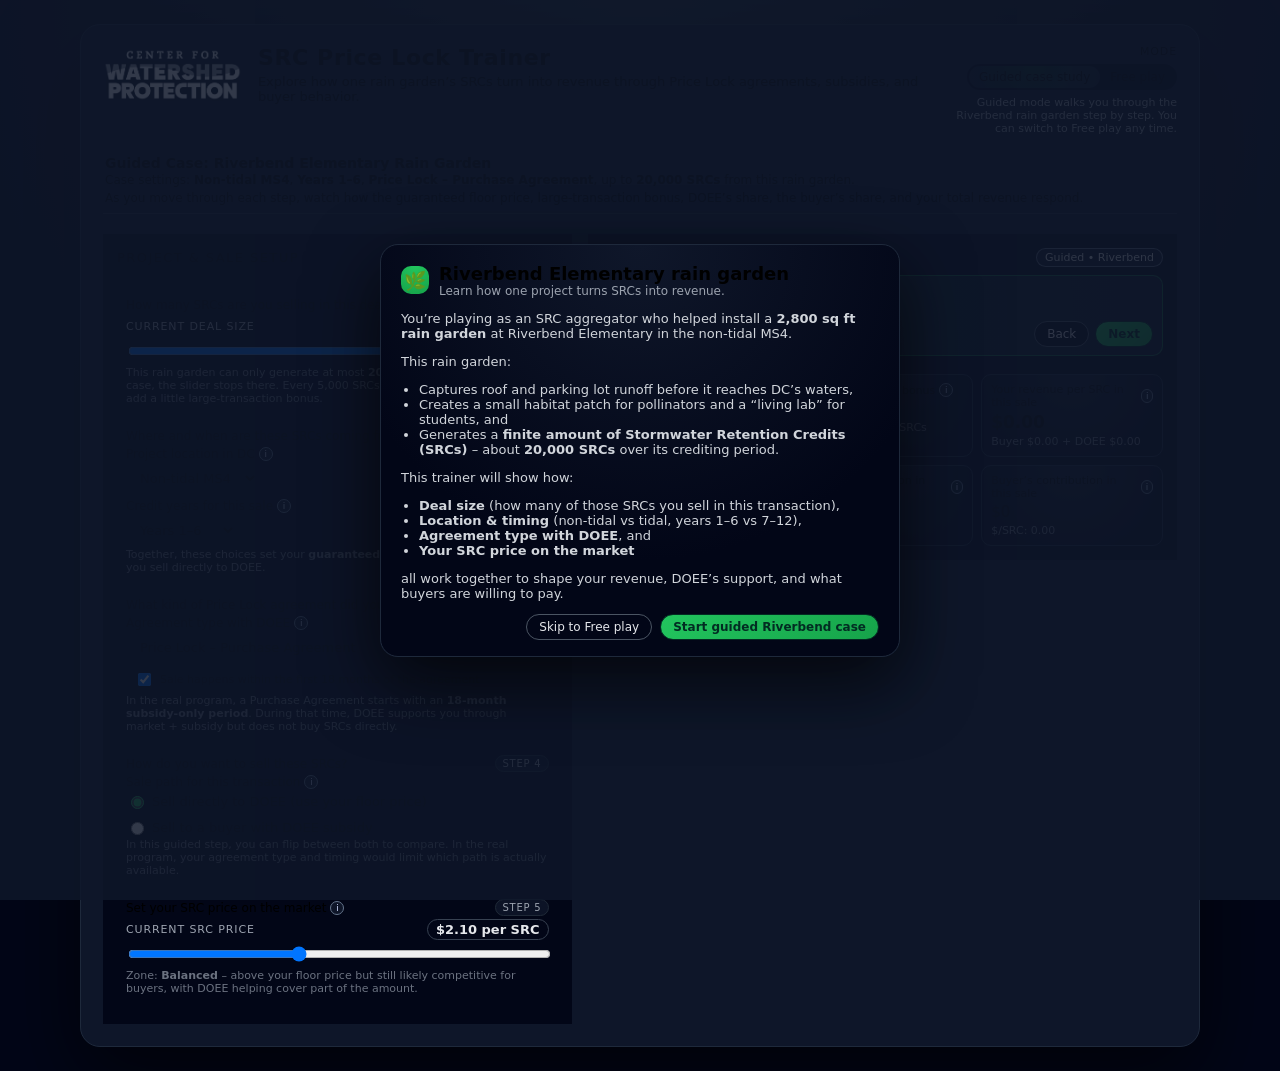
==== index.html.html @ 039b6d9d "Update index.html.html pulling script" ====
<!DOCTYPE html>
<html lang="en">
<head>
  <meta charset="UTF-8" />
  <title>SRC Price Lock Trainer – Riverbend Case</title>
<link rel="stylesheet" href="styles.css"> 
</head>
<body>
  <!-- Intro modal -->
  <div class="modal-backdrop" id="introModal">
    <div class="modal">
      <div class="modal-header">
        <div class="modal-icon">🌿</div>
        <div>
          <h2>Riverbend Elementary rain garden</h2>
          <div style="font-size:12px; color:#9ca3af;">Learn how one project turns SRCs into revenue.</div>
        </div>
      </div>
      <div class="modal-body">
        <p>You’re playing as an SRC aggregator who helped install a <strong>2,800 sq ft rain garden</strong> at Riverbend Elementary in the non-tidal MS4.</p>
        <p>This rain garden:</p>
        <ul>
          <li>Captures roof and parking lot runoff before it reaches DC’s waters,</li>
          <li>Creates a small habitat patch for pollinators and a “living lab” for students, and</li>
          <li>Generates a <strong>finite amount of Stormwater Retention Credits (SRCs)</strong> – about <strong>20,000 SRCs</strong> over its crediting period.</li>
        </ul>
        <p>This trainer will show how:</p>
        <ul>
          <li><strong>Deal size</strong> (how many of those SRCs you sell in this transaction),</li>
          <li><strong>Location & timing</strong> (non-tidal vs tidal, years 1–6 vs 7–12),</li>
          <li><strong>Agreement type with DOEE</strong>, and</li>
          <li><strong>Your SRC price on the market</strong></li>
        </ul>
        <p>all work together to shape your revenue, DOEE’s support, and what buyers are willing to pay.</p>
      </div>
      <div class="modal-footer">
        <button class="btn" id="skipToFreeBtn">Skip to Free play</button>
        <button class="btn btn-primary" id="startGuidedBtn">Start guided Riverbend case</button>
      </div>
    </div>
  </div>

  <div class="app-shell">
<header class="app-header">
  <div class="header-main">
    <img class="cwp-logo" src="CWP-white-01.png" alt="Center for Watershed Protection logo">
    
    <div class="title-block">
      <h1>SRC Price Lock Trainer</h1>
      <p>Explore how one rain garden’s SRCs turn into revenue through Price Lock agreements, subsidies, and buyer behavior.</p>
    </div>
  </div>

  <div class="mode-switch">
    <label>Mode</label>
    <div class="mode-buttons">
      <button class="mode-btn active" id="modeGuidedBtn">Guided case study</button>
      <button class="mode-btn" id="modeFreeBtn">Free play</button>
    </div>
    <div class="mode-note" id="modeNote">
      Guided mode walks you through the Riverbend rain garden step by step. You can switch to Free play any time.
    </div>
  </div>
</header>


    <div class="scenario-panel" id="scenarioPanel">
      <div class="scenario-title" id="scenarioName">Guided Case: Riverbend Elementary Rain Garden</div>
      <div id="scenarioDesc">
        Case settings: <strong>Non-tidal MS4</strong>, <strong>Years 1–6</strong>, <strong>Price Lock – Purchase Agreement</strong>, up to <strong>20,000 SRCs</strong> from this rain garden.
      </div>
      <div class="scenario-status" id="scenarioStatus">
        As you move through each step, watch how the guaranteed floor price, large-transaction bonus, DOEE’s share, the buyer’s share, and your total revenue respond.
      </div>
    </div>

    <section class="layout">
      <!-- LEFT: controls -->
      <div class="card" id="controlsCard">
        <div class="card-header">
          <div class="card-title">Project & sale setup</div>
          <span class="badge" id="modeBadge">Guided • Riverbend case</span>
        </div>

        <div class="breadcrumb-steps" id="breadcrumbSteps"></div>

        <div id="freeHint" class="free-hint" style="display:none;">
          Free play is on. Adjust any inputs below or load a scenario on the right. Use this to explore beyond the Riverbend case.
        </div>

        <div id="controlsContainer">
          <div class="control-row" data-step="0" id="rowDealSize">
            <div class="lock-pill">🔒 Later in guided mode</div>
            <div class="field-label">
              <div class="field-main">
                <span>How many SRCs are you selling in this deal?</span>
              </div>
              <span class="step-tag">Step 1</span>
            </div>
            <div class="value-row">
              <span class="value-label">Current deal size</span>
              <span class="value-pill"><span id="qValue">20,000</span> SRCs</span>
            </div>
            <input type="range" id="qSlider" min="5000" max="20000" step="5000" value="20000">
            <div class="hint" id="qHint">
              This rain garden can only generate at most <strong>20,000 SRCs</strong>. In this guided case, the slider stops there. Every 5,000 SRCs you include in this deal can add a little large-transaction bonus.
            </div>
          </div>

          <div class="control-row" data-step="1" id="rowLocationYear">
            <div class="lock-pill">🔒 Unlocks in Step 2</div>
            <div class="field-label">
              <div class="field-main">
                <span>Where and when are these SRCs coming from?</span>
              </div>
              <span class="step-tag">Step 2</span>
            </div>
            <div class="field-label" style="margin-top:2px;">
              <span class="field-main">
                <span>Project location in DC</span>
                <span class="info-icon" data-tooltip="SRCs only earn Price Lock benefits in the MS4 area. Non-tidal and tidal MS4 have different guaranteed floor prices.">i</span>
              </span>
            </div>
            <select id="locationSelect">
              <option value="nontidal">Non-tidal MS4</option>
              <option value="tidal">Tidal MS4</option>
            </select>

            <div class="field-label" style="margin-top:6px;">
              <span class="field-main">
                <span>Credit years for this sale</span>
                <span class="info-icon" data-tooltip="DOEE pays a higher Price Lock floor in years 1–6, and a lower one in years 7–12 for the same project.">i</span>
              </span>
            </div>
            <select id="yearBandSelect">
              <option value="1-6">Years 1–6</option>
              <option value="7-12">Years 7–12</option>
            </select>
            <div class="hint">
              Together, these choices set your <strong>guaranteed minimum price per SRC</strong> if you sell directly to DOEE.
            </div>
          </div>

          <div class="control-row" data-step="2" id="rowAgreement">
            <div class="lock-pill">🔒 Unlocks in Step 3</div>
            <div class="field-label">
              <div class="field-main">
                <span>What kind of Price Lock agreement did you sign?</span>
              </div>
              <span class="step-tag">Step 3</span>
            </div>
            <div class="field-label" style="margin-top:2px;">
              <span class="field-main">
                <span>Agreement type with DOEE</span>
                <span class="info-icon" data-tooltip="A Purchase Agreement includes a guaranteed floor price and can also support market sales with a subsidy. A Subsidy-only Agreement only applies when you sell to another buyer; DOEE does not buy your SRCs directly.">i</span>
              </span>
            </div>
            <select id="agreementTypeSelect">
              <option value="purchase">Price Lock – Purchase Agreement</option>
              <option value="subsidy">Price Lock – Subsidy-only Agreement</option>
            </select>

            <div style="margin-top:6px;">
              <label class="inline-toggle">
                <input type="checkbox" id="in18Months" checked>
                <span>Sale happens within the first 18 months of the agreement</span>
              </label>
              <div class="hint">
                In the real program, a Purchase Agreement starts with an <strong>18-month subsidy-only period</strong>. During that time, DOEE supports you through market + subsidy but does not buy SRCs directly.
              </div>
            </div>
          </div>

          <div class="control-row" data-step="3" id="rowSalePath">
            <div class="lock-pill">🔒 Unlocks in Step 4</div>
            <div class="field-label">
              <div class="field-main">
                <span>How do you want to sell these SRCs?</span>
              </div>
              <span class="step-tag">Step 4</span>
            </div>
            <div class="field-label" style="margin-top:2px;">
              <span class="field-main">
                <span>Sale path for this transaction</span>
                <span class="info-icon" data-tooltip="You can either sell straight to DOEE at your floor price or sell to a private buyer with DOEE helping as a subsidy. Your agreement type and timing affect which paths are actually available in the real program.">i</span>
              </span>
            </div>
            <div class="radio-row">
              <label data-sale="doee" id="doeeRadioLabel">
                <input type="radio" name="saleType" value="doee" checked>
                Sell directly to DOEE (use your floor price)
              </label>
              <label data-sale="market" id="marketRadioLabel">
                <input type="radio" name="saleType" value="market">
                Sell to a buyer with DOEE subsidy
              </label>
            </div>
            <div class="hint" id="saleTypeHint">
              In this guided step, you can flip between both to compare. In the real program, your agreement type and timing would limit which path is actually available.
            </div>
          </div>

          <div class="control-row" data-step="4" id="rowPrice">
            <div class="lock-pill">🔒 Unlocks in Step 5</div>
            <div class="field-label">
              <div class="field-main">
                <span>Set your SRC price on the market</span>
                <span class="info-icon" data-tooltip="This is the price per SRC you hope to receive in a market sale. DOEE may cover part of this price as a subsidy, and the buyer pays the rest. If you set the price too high, DOEE will eventually stop adding subsidy and the buyer must cover the full amount.">i</span>
              </div>
              <span class="step-tag">Step 5</span>
            </div>
            <div class="value-row">
              <span class="value-label">Current SRC price</span>
              <span class="value-pill"><span id="sSliderValue">$2.10</span> per SRC</span>
            </div>
            <input type="range" id="sSlider" min="1.50" max="3.00" step="0.01" value="2.10">
            <div class="hint">
              Zone: <strong><span id="sZoneLabel">Balanced</span></strong> – <span id="sZoneText">above your floor price but still likely competitive for buyers, with DOEE helping cover part of the amount.</span>
            </div>
          </div>
        </div>
      </div>

      <!-- RIGHT: guided directions + outputs -->
      <div class="card" id="outputCard">
        <div class="card-header">
          <div class="card-title" id="rightCardTitle">Guided directions &amp; results</div>
          <span class="badge" id="scenarioBadge">Guided • Riverbend</span>
        </div>

        <div class="guided-panel" id="guidedPanel">
          <div class="guided-step-label" id="guidedStepLabel">Step 1 of 5</div>
          <div class="guided-title">
            <div class="case-icon" title="Rain garden case study">🌿</div>
            <span id="guidedTitle">Set the deal size for this sale</span>
            <div class="progress-dots" id="guidedDots"></div>
          </div>
          <div class="guided-body" id="guidedBody"></div>
          <div class="guided-buttons">
            <div class="guided-nav">
              <button class="btn" id="guidedBackBtn">Back</button>
              <button class="btn btn-primary" id="guidedNextBtn">Next</button>
            </div>
          </div>
        </div>

        <div class="scenario-focus" id="scenarioFocusPanel" style="display:none;">
          <div class="scenario-focus-title">Scenario focus</div>
          <div class="scenario-focus-body" id="scenarioFocusBody"></div>
        </div>

        <div class="scenario-bar" id="scenarioBar" style="display:none;">
          <div>
            <label for="scenarioSelect">Free play scenario</label>
          </div>
          <select id="scenarioSelect">
            <option value="none">None (start from current settings)</option>
            <option value="starter">Starter non-tidal project</option>
            <option value="tidal">Tidal project comparison</option>
            <option value="late">Later-year credits (7–12)</option>
            <option value="subsidyOnly">Subsidy-only agreement</option>
          </select>
        </div>

        <div class="output-grid">
          <div class="stat" id="statP">
            <div class="stat-label">
              Guaranteed floor price per SRC
              <span class="info-icon" data-tooltip="This is the Price Lock floor: the minimum amount per SRC that DOEE has agreed to pay for this project, based on its location and credit years. In a direct sale to DOEE, this is your per-SRC price.">i</span>
            </div>
            <div class="stat-value" id="pValue">$0.00</div>
            <div class="stat-sub" id="pSub">—</div>
          </div>

          <div class="stat" id="statL">
            <div class="stat-label">
              Large-transaction bonus
              <span class="info-icon" data-tooltip="Larger aggregated deals can earn a small extra amount per SRC. Every 5,000 SRCs adds a bit more value, up to the program’s cap on large transactions.">i</span>
            </div>
            <div class="stat-value" id="lValue">$0.00</div>
            <div class="stat-sub" id="lSub">0 blocks of 5,000 SRCs</div>
          </div>

          <div class="stat stat-total" id="statRevPer">
            <div class="stat-label">
              Your revenue per SRC in this sale
              <span class="info-icon" data-tooltip="What you actually earn per SRC in this transaction, after the rules are applied. In a DOEE-only sale, this matches the floor price. In a market sale, it reflects the combined contributions of DOEE and the buyer.">i</span>
            </div>
            <div class="stat-accent" id="revPerSrc">$0.00</div>
            <div class="stat-sub" id="revSplit">Buyer $0.00 + DOEE $0.00</div>
          </div>

          <div class="stat stat-total" id="statTotal">
            <div class="stat-label">
              Total revenue for this sale
              <span class="info-icon" data-tooltip="Your total dollars from this transaction: revenue per SRC multiplied by how many SRCs you sold (the deal size).">i</span>
            </div>
            <div class="stat-big" id="totalRevenue">$0</div>
            <div class="stat-sub">For <span id="totalQ">0</span> SRCs</div>
          </div>

          <div class="stat stat-doee" id="statDoee">
            <div class="stat-label">
              DOEE’s contribution in this sale
              <span class="info-icon" data-tooltip="How much DOEE pays here – either as the direct buyer (for DOEE-only sales) or as a subsidy to help a private buyer afford SRCs.">i</span>
            </div>
            <div class="stat-value" id="doeeTotal">$0</div>
            <div class="stat-sub" id="doeePer">$/SRC: 0.00</div>
          </div>

          <div class="stat stat-buyer" id="statBuyer">
            <div class="stat-label">
              Buyer’s contribution in this sale
              <span class="info-icon" data-tooltip="How much the private buyer pays. In a DOEE-only sale this is $0. In a market + subsidy sale, this is the buyer’s share of your SRC price.">i</span>
            </div>
            <div class="stat-value" id="buyerTotal">$0</div>
            <div class="stat-sub" id="buyerPer">$/SRC: 0.00</div>
          </div>
        </div>

        <div class="warnings" id="warnings" style="display:none;"></div>
      </div>
    </section>
  </div>

  <div class="tooltip-bubble" id="tooltipBubble"></div>

  
</body>
</html>
---- styles.css ----
<style>
    :root {
      --bg: #020617;
      --panel: #020617;
      --accent: #22c55e;
      --accent-soft: rgba(34, 197, 94, 0.15);
      --accent-warn: #60a5fa;
      --accent-error: #f43f5e;
      --text-main: #e5e7eb;
      --text-soft: #9ca3af;
      --border-soft: #1e293b;
      --card-radius: 14px;
    }

    * {
      box-sizing: border-box;
    }

    body {
      margin: 0;
      font-family: system-ui, -apple-system, BlinkMacSystemFont, "Segoe UI", sans-serif;
      background: radial-gradient(circle at top, #1f2937 0, #020617 55%);
      color: var(--text-main);
      min-height: 100vh;
      display: flex;
      align-items: stretch;
      justify-content: center;
      padding: 24px;
    }

    .app-shell {
      max-width: 1120px;
      width: 100%;
      background: rgba(15, 23, 42, 0.98);
      border-radius: 20px;
      border: 1px solid #1e293b;
      box-shadow: 0 30px 80px rgba(0, 0, 0, 0.6);
      padding: 20px 22px 22px;
      display: flex;
      flex-direction: column;
      gap: 14px;
      position: relative;
    }

    .app-header {
      display: flex;
      justify-content: space-between;
      align-items: flex-start;
      gap: 16px;
    }

    /* CWP logo in header */
    .header-main {
      display: flex;
      align-items: center;
      gap: 16px;
    }

    .cwp-logo {
      height: 55px;
      width: auto;
      object-fit: contain;
      filter: drop-shadow(0 0 6px rgba(0,0,0,0.4));
    }

    .title-block h1 {
      margin: 0;
      font-size: 22px;
      letter-spacing: 0.03em;
    }

    .title-block p {
      margin: 4px 0 0;
      font-size: 13px;
      color: var(--text-soft);
    }

    .mode-switch {
      display: flex;
      flex-direction: column;
      align-items: flex-end;
      gap: 6px;
      font-size: 12px;
    }

    .mode-switch label {
      font-size: 11px;
      text-transform: uppercase;
      letter-spacing: 0.08em;
      color: var(--text-soft);
    }

    .mode-buttons {
      display: inline-flex;
      background: #020617;
      border-radius: 999px;
      border: 1px solid var(--border-soft);
      padding: 2px;
    }

    .mode-btn {
      padding: 4px 10px;
      border-radius: 999px;
      border: none;
      background: transparent;
      color: var(--text-soft);
      font-size: 12px;
      cursor: pointer;
    }

    .mode-btn.active {
      background: radial-gradient(circle at top, rgba(34,197,94,0.18), rgba(15,23,42,0.95));
      color: var(--text-main);
      border-radius: 999px;
    }

    .mode-note {
      font-size: 11px;
      color: #9ca3af;
      max-width: 260px;
      text-align: right;
    }

    .scenario-panel {
      margin-top: 2px;
      margin-bottom: 6px;
      padding: 4px 2px 8px;
      border-bottom: 1px solid #1f293b;
      background: transparent;
      border-radius: 0;
    }

    .scenario-title {
      font-weight: 600;
      font-size: 14px;
    }

    #scenarioDesc {
      font-size: 12px;
      color: var(--text-soft);
      margin-top: 2px;
    }

    .scenario-status {
      font-size: 12px;
      margin-top: 4px;
      color: var(--text-soft);
    }

    .layout {
      display: grid;
      grid-template-columns: 3.1fr 3.9fr;
      gap: 16px;
      align-items: flex-start;
    }

    .card {
      background: linear-gradient(145deg, #020617, #020617 45%, #020617 100%);
      border-radius: var(--card-radius);
      padding: 14px 14px 14px;
      border: 1px solid var(--border-soft);
      display: flex;
      flex-direction: column;
      gap: 8px;
      position: relative;
    }

    #outputCard {
      position: sticky;
      top: 76px;
      align-self: flex-start;
    }

    .card-header {
      display: flex;
      justify-content: space-between;
      align-items: center;
      gap: 8px;
    }

    .card-title {
      font-size: 13px;
      text-transform: uppercase;
      letter-spacing: 0.11em;
      color: var(--text-soft);
    }

    .badge {
      padding: 2px 8px;
      border-radius: 999px;
      font-size: 11px;
      border: 1px solid rgba(148,163,184,0.6);
      color: #e5e7eb;
      background: rgba(15,23,42,0.9);
      white-space: nowrap;
    }

    select, input, button {
      font-family: inherit;
    }

    select, input[type="number"], input[type="text"] {
      background: #020617;
      border: 1px solid var(--border-soft);
      border-radius: 999px;
      padding: 6px 10px;
      color: var(--text-main);
      font-size: 13px;
      outline: none;
    }

    select:focus, input:focus {
      border-color: var(--accent);
      box-shadow: 0 0 0 1px rgba(34,197,94,0.4);
    }

    input[type="range"] {
      width: 100%;
      cursor: pointer;
    }

    .field-label {
      color: var(--text-soft);
      font-size: 12px;
      display: flex;
      align-items: center;
      gap: 6px;
      margin-bottom: 3px;
      justify-content: space-between;
    }

    .field-main {
      display: inline-flex;
      align-items: center;
      gap: 4px;
    }

    .step-tag {
      font-size: 10px;
      text-transform: uppercase;
      letter-spacing: 0.08em;
      color: #9ca3af;
      padding: 2px 6px;
      border-radius: 999px;
      border: 1px solid #1f2937;
      background: rgba(15,23,42,0.8);
    }

    .control-row {
      margin-bottom: 8px;
      padding: 6px 8px;
      border-radius: 10px;
      transition: background 0.2s ease, border-color 0.2s ease, opacity 0.2s ease;
      border: 1px solid transparent;
      position: relative;
    }

    .control-row.active-step {
      border-color: rgba(34,197,94,0.7);
      background: radial-gradient(circle at top left, rgba(34,197,94,0.18), rgba(15,23,42,0.96));
    }

    .control-row.locked {
      opacity: 0.45;
      filter: grayscale(0.2);
      pointer-events: none;
    }

    .lock-pill {
      position: absolute;
      right: 8px;
      top: 6px;
      font-size: 10px;
      display: inline-flex;
      align-items: center;
      gap: 3px;
      padding: 2px 6px;
      border-radius: 999px;
      border: 1px solid #4b5563;
      background: rgba(15,23,42,0.92);
      color: #9ca3af;
    }

    .control-row.locked .lock-pill {
      display: inline-flex;
    }

    .control-row:not(.locked) .lock-pill {
      display: none;
    }

    .inline-toggle {
      display: inline-flex;
      align-items: center;
      gap: 6px;
      font-size: 11px;
      color: var(--text-soft);
      background: #020617;
      padding: 2px 8px;
      border-radius: 999px;
      border: 1px solid var(--border-soft);
    }

    .inline-toggle input {
      accent-color: var(--accent);
      cursor: pointer;
    }

    .radio-row {
      display: flex;
      flex-wrap: wrap;
      gap: 10px;
      margin-top: 4px;
    }

    .radio-row label {
      display: inline-flex;
      align-items: center;
      gap: 5px;
      font-size: 13px;
      cursor: pointer;
    }

    .label-path-disabled {
      text-decoration: line-through;
      color: #6b7280;
    }

    input[type="radio"] {
      accent-color: #22c55e;
      cursor: pointer;
    }

    .hint {
      font-size: 11px;
      color: #6b7280;
      margin-top: 3px;
    }

    .guided-panel {
      font-size: 12px;
      color: #d1d5db;
      background: radial-gradient(circle at left, rgba(34,197,94,0.16), rgba(15,23,42,0.97));
      border-radius: 10px;
      border: 1px solid rgba(34,197,94,0.45);
      padding: 8px 9px;
      margin-bottom: 6px;
    }

    .guided-step-label {
      font-size: 11px;
      text-transform: uppercase;
      letter-spacing: 0.12em;
      color: #9ca3af;
      margin-bottom: 2px;
    }

    .guided-title {
      font-size: 14px;
      font-weight: 600;
      margin-bottom: 4px;
      display: flex;
      align-items: center;
      gap: 6px;
      flex-wrap: wrap;
    }

    .case-icon {
      width: 18px;
      height: 18px;
      border-radius: 5px;
      background: radial-gradient(circle at top, #22c55e, #16a34a);
      display: inline-flex;
      align-items: center;
      justify-content: center;
      font-size: 13px;
      color: #022c22;
      cursor: default;
    }

    .guided-body {
      font-size: 12px;
      line-height: 1.4;
      margin-bottom: 4px;
    }

    .guided-buttons {
      display: flex;
      justify-content: flex-end;
      align-items: center;
      margin-top: 4px;
      gap: 8px;
      flex-wrap: wrap;
    }

    .guided-nav {
      display: flex;
      gap: 6px;
    }

    .btn {
      border-radius: 999px;
      padding: 5px 12px;
      border: 1px solid #4b5563;
      background: #020617;
      color: #e5e7eb;
      font-size: 12px;
      cursor: pointer;
    }

    .btn-primary {
      border-color: var(--accent);
      background: linear-gradient(135deg, #22c55e, #16a34a);
      color: #022c22;
      font-weight: 600;
    }

    .btn[disabled] {
      opacity: 0.5;
      cursor: default;
    }

    .progress-dots {
      display: flex;
      gap: 3px;
      align-items: center;
    }

    .dot {
      width: 6px;
      height: 6px;
      border-radius: 999px;
      background: #111827;
    }

    .dot.active {
      background: var(--accent);
    }

    .breadcrumb-steps {
      font-size: 10px;
      color: #9ca3af;
      margin-top: 2px;
      margin-bottom: 4px;
      display: flex;
      flex-wrap: wrap;
      gap: 4px;
      align-items: center;
    }

    .crumb {
      padding: 1px 6px;
      border-radius: 999px;
      border: 1px solid #1f2937;
    }

    .crumb.active {
      border-color: rgba(34,197,94,0.7);
      color: #bbf7d0;
    }

    .crumb-separator {
      opacity: 0.5;
    }

    .scenario-bar {
      display: flex;
      align-items: center;
      justify-content: space-between;
      gap: 8px;
      margin-top: 6px;
      margin-bottom: 4px;
    }

    .scenario-bar label {
      font-size: 11px;
      color: var(--text-soft);
      text-transform: uppercase;
      letter-spacing: 0.08em;
    }

    .scenario-bar select {
      font-size: 12px;
    }

    .scenario-focus {
      font-size: 12px;
      color: #d1d5db;
      background: radial-gradient(circle at left, rgba(59,130,246,0.22), rgba(15,23,42,0.97));
      border-radius: 10px;
      border: 1px solid rgba(59,130,246,0.55);
      padding: 8px 9px;
      margin-bottom: 6px;
    }

    .scenario-focus-title {
      font-size: 11px;
      text-transform: uppercase;
      letter-spacing: 0.11em;
      color: #bfdbfe;
      margin-bottom: 2px;
    }

    .scenario-focus-body {
      font-size: 12px;
      line-height: 1.4;
    }

    .output-grid {
      display: grid;
      grid-template-columns: repeat(3, minmax(0, 1fr));
      gap: 8px;
      margin-top: 4px;
    }

    .stat {
      background: radial-gradient(circle at top, #0f172a 0, #020617 75%);
      border-radius: 10px;
      padding: 8px 9px;
      border: 1px solid #1e293b;
      display: flex;
      flex-direction: column;
      gap: 3px;
      position: relative;
      overflow: hidden;
    }

    .stat-label {
      font-size: 11px;
      color: var(--text-soft);
      display: flex;
      align-items: center;
      gap: 4px;
    }

    .stat-value {
      font-size: 15px;
      font-variant-numeric: tabular-nums;
    }

    .stat-sub {
      font-size: 11px;
      color: #6b7280;
    }

    .stat-accent {
      color: var(--accent);
      font-size: 17px;
      font-weight: 600;
    }

    .stat-big {
      font-size: 18px;
      font-weight: 600;
      color: var(--accent);
    }

    .stat-doee.alert {
      border-color: rgba(59,130,246,0.9);
      box-shadow: 0 0 0 1px rgba(59,130,246,0.5);
      animation: fadeDown 0.6s ease-out;
    }

    .stat-buyer.alert {
      border-color: rgba(251, 191, 36, 0.9);
      box-shadow: 0 0 0 1px rgba(251, 191, 36, 0.5);
      animation: pulseUp 0.9s ease-out;
    }

    .stat-total.alert {
      border-color: rgba(239, 68, 68, 0.9);
      box-shadow: 0 0 0 1px rgba(239, 68, 68, 0.5);
      animation: flashTotal 0.7s ease-out;
    }

    .warnings {
      margin-top: 6px;
      font-size: 11px;
      color: var(--accent-warn);
      background: rgba(37,99,235,0.08);
      border-radius: 10px;
      border: 1px solid rgba(59,130,246,0.4);
      padding: 6px 8px;
    }

    .warnings ul {
      padding-left: 18px;
      margin: 4px 0 0;
    }

    .info-icon {
      width: 14px;
      height: 14px;
      border-radius: 999px;
      border: 1px solid #64748b;
      display: inline-flex;
      align-items: center;
      justify-content: center;
      font-size: 9px;
      color: #cbd5f5;
      cursor: default;
      background: rgba(15,23,42,0.9);
    }

    .tooltip-bubble {
      position: fixed;
      z-index: 9999;
      max-width: 260px;
      background: #020617;
      border-radius: 10px;
      border: 1px solid #1e293b;
      padding: 8px 10px;
      font-size: 11px;
      color: var(--text-main);
      box-shadow: 0 10px 30px rgba(0,0,0,0.6);
      pointer-events: none;
      opacity: 0;
      transform: translateY(4px);
      transition: opacity 0.08s ease-out, transform 0.08s ease-out;
    }

    .tooltip-bubble.visible {
      opacity: 1;
      transform: translateY(0);
    }

    .value-row {
      display: flex;
      justify-content: space-between;
      align-items: center;
      margin-bottom: 4px;
      font-size: 12px;
      color: #e5e7eb;
    }

    .value-label {
      font-size: 11px;
      text-transform: uppercase;
      letter-spacing: 0.08em;
      color: #9ca3af;
    }

    .value-pill {
      padding: 2px 8px;
      border-radius: 999px;
      border: 1px solid #374151;
      background: #020617;
      font-size: 13px;
      font-variant-numeric: tabular-nums;
      font-weight: 600;
      color: #e5e7eb;
    }

    .free-hint {
      font-size: 11px;
      color: #9ca3af;
      margin-bottom: 4px;
    }

    .modal-backdrop {
      position: fixed;
      inset: 0;
      background: rgba(15,23,42,0.85);
      display: flex;
      align-items: center;
      justify-content: center;
      z-index: 999;
    }

    .modal {
      max-width: 520px;
      width: 100%;
      background: radial-gradient(circle at top, #0f172a, #020617 65%);
      border-radius: 18px;
      border: 1px solid #1e293b;
      padding: 18px 20px 16px;
      box-shadow: 0 25px 70px rgba(0,0,0,0.7);
    }

    .modal-header {
      display: flex;
      align-items: center;
      gap: 10px;
      margin-bottom: 6px;
    }

    .modal-icon {
      width: 28px;
      height: 28px;
      border-radius: 10px;
      background: radial-gradient(circle at top, #22c55e, #16a34a);
      display: inline-flex;
      align-items: center;
      justify-content: center;
      font-size: 18px;
      color: #022c22;
    }

    .modal h2 {
      margin: 0;
      font-size: 18px;
    }

    .modal-body {
      font-size: 13px;
      color: #d1d5db;
      margin-top: 6px;
    }

    .modal-body ul {
      margin: 6px 0 8px 18px;
      padding: 0;
    }

    .modal-footer {
      margin-top: 10px;
      display: flex;
      justify-content: flex-end;
      gap: 8px;
      flex-wrap: wrap;
    }

    @keyframes fadeDown {
      0% { opacity: 1; transform: translateY(0); }
      40% { opacity: 0.3; transform: translateY(2px); }
      100% { opacity: 0.8; transform: translateY(0); }
    }

    @keyframes pulseUp {
      0% { transform: scale(1); }
      30% { transform: scale(1.03); }
      100% { transform: scale(1); }
    }

    @keyframes flashTotal {
      0% { background-color: rgba(127,29,29,0.6); }
      100% { background-color: transparent; }
    }

    @media (max-width: 900px) {
      body {
        padding: 10px;
      }
      .app-shell {
        padding: 14px;
      }
      .layout {
        grid-template-columns: 1fr;
      }
      #outputCard {
        position: static;
      }
    }
  </style>
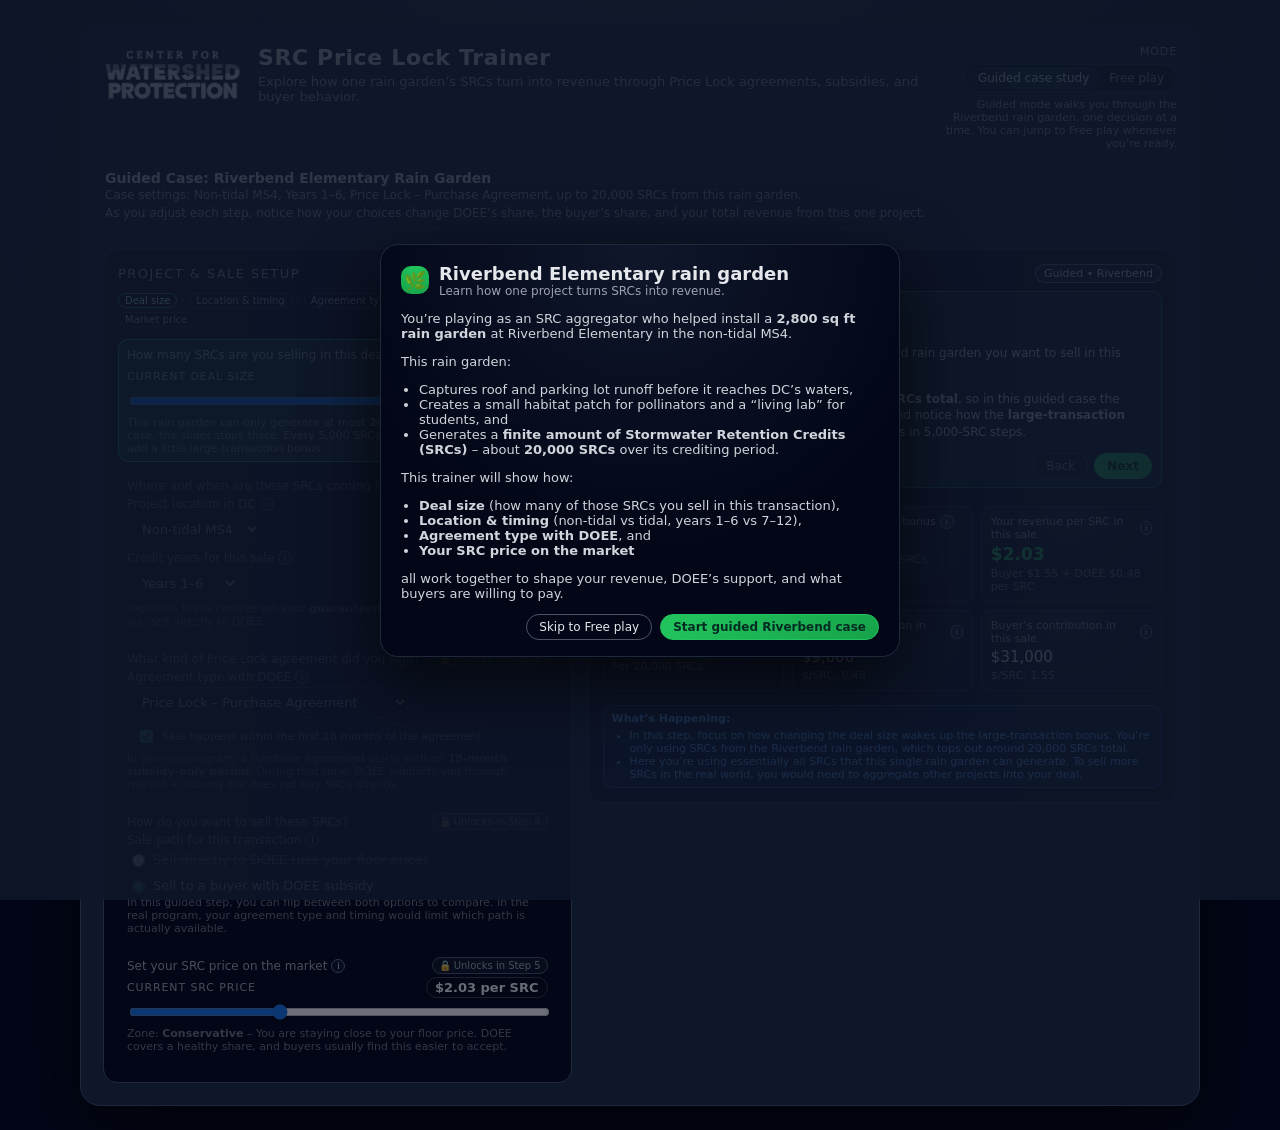
==== commit 149e6a20: "Add files via upload" ====
--- a/index.html.html
+++ b/index.html.html
@@ -3,7 +3,760 @@
 <head>
   <meta charset="UTF-8" />
   <title>SRC Price Lock Trainer – Riverbend Case</title>
-<link rel="stylesheet" href="styles.css"> 
+  <style>
+    :root {
+      --bg: #020617;
+      --panel: #020617;
+      --accent: #22c55e;
+      --accent-soft: rgba(34, 197, 94, 0.15);
+      --accent-warn: #60a5fa;
+      --accent-error: #f43f5e;
+      --text-main: #e5e7eb;
+      --text-soft: #9ca3af;
+      --border-soft: #1e293b;
+      --card-radius: 14px;
+    }
+
+    * {
+      box-sizing: border-box;
+    }
+
+    body {
+      margin: 0;
+      font-family: system-ui, -apple-system, BlinkMacSystemFont, "Segoe UI", sans-serif;
+      background: radial-gradient(circle at top, #1f2937 0, #020617 55%);
+      color: var(--text-main);
+      min-height: 100vh;
+      display: flex;
+      align-items: stretch;
+      justify-content: center;
+      padding: 24px;
+    }
+
+    .app-shell {
+      max-width: 1120px;
+      width: 100%;
+      background: rgba(15, 23, 42, 0.98);
+      border-radius: 20px;
+      border: 1px solid #1e293b;
+      box-shadow: 0 30px 80px rgba(0, 0, 0, 0.6);
+      padding: 20px 22px 22px;
+      display: flex;
+      flex-direction: column;
+      gap: 14px;
+      position: relative;
+    }
+
+    .app-header {
+      display: flex;
+      justify-content: space-between;
+      align-items: flex-start;
+      gap: 16px;
+    }
+
+    /* CWP logo in header */
+    .header-main {
+      display: flex;
+      align-items: center;
+      gap: 16px;
+    }
+
+    .cwp-logo {
+      height: 55px;
+      width: auto;
+      object-fit: contain;
+      filter: drop-shadow(0 0 6px rgba(0,0,0,0.4));
+    }
+
+    .title-block h1 {
+      margin: 0;
+      font-size: 22px;
+      letter-spacing: 0.03em;
+    }
+
+    .title-block p {
+      margin: 4px 0 0;
+      font-size: 13px;
+      color: var(--text-soft);
+    }
+
+    .mode-switch {
+      display: flex;
+      flex-direction: column;
+      align-items: flex-end;
+      gap: 6px;
+      font-size: 12px;
+    }
+
+    .mode-switch label {
+      font-size: 11px;
+      text-transform: uppercase;
+      letter-spacing: 0.08em;
+      color: var(--text-soft);
+    }
+
+    .mode-buttons {
+      display: inline-flex;
+      background: #020617;
+      border-radius: 999px;
+      border: 1px solid var(--border-soft);
+      padding: 2px;
+    }
+
+    .mode-btn {
+      padding: 4px 10px;
+      border-radius: 999px;
+      border: none;
+      background: transparent;
+      color: var(--text-soft);
+      font-size: 12px;
+      cursor: pointer;
+    }
+
+    .mode-btn.active {
+      background: radial-gradient(circle at top, rgba(34,197,94,0.18), rgba(15,23,42,0.95));
+      color: var(--text-main);
+      border-radius: 999px;
+    }
+
+    .mode-note {
+      font-size: 11px;
+      color: #9ca3af;
+      max-width: 260px;
+      text-align: right;
+    }
+
+    .scenario-panel {
+      margin-top: 2px;
+      margin-bottom: 6px;
+      padding: 4px 2px 8px;
+      border-bottom: 1px solid #1f293b;
+      background: transparent;
+      border-radius: 0;
+    }
+
+    .scenario-title {
+      font-weight: 600;
+      font-size: 14px;
+    }
+
+    #scenarioDesc {
+      font-size: 12px;
+      color: var(--text-soft);
+      margin-top: 2px;
+    }
+
+    .scenario-status {
+      font-size: 12px;
+      margin-top: 4px;
+      color: var(--text-soft);
+    }
+
+    .layout {
+      display: grid;
+      grid-template-columns: 3.1fr 3.9fr;
+      gap: 16px;
+      align-items: flex-start;
+    }
+
+    .card {
+      background: linear-gradient(145deg, #020617, #020617 45%, #020617 100%);
+      border-radius: var(--card-radius);
+      padding: 14px 14px 14px;
+      border: 1px solid var(--border-soft);
+      display: flex;
+      flex-direction: column;
+      gap: 8px;
+      position: relative;
+    }
+
+    #outputCard {
+      position: sticky;
+      top: 76px;
+      align-self: flex-start;
+    }
+
+    .card-header {
+      display: flex;
+      justify-content: space-between;
+      align-items: center;
+      gap: 8px;
+    }
+
+    .card-title {
+      font-size: 13px;
+      text-transform: uppercase;
+      letter-spacing: 0.11em;
+      color: var(--text-soft);
+    }
+
+    .badge {
+      padding: 2px 8px;
+      border-radius: 999px;
+      font-size: 11px;
+      border: 1px solid rgba(148,163,184,0.6);
+      color: #e5e7eb;
+      background: rgba(15,23,42,0.9);
+      white-space: nowrap;
+    }
+
+    select, input, button {
+      font-family: inherit;
+    }
+
+    select, input[type="number"], input[type="text"] {
+      background: #020617;
+      border: 1px solid var(--border-soft);
+      border-radius: 999px;
+      padding: 6px 10px;
+      color: var(--text-main);
+      font-size: 13px;
+      outline: none;
+    }
+
+    select:focus, input:focus {
+      border-color: var(--accent);
+      box-shadow: 0 0 0 1px rgba(34,197,94,0.4);
+    }
+
+    input[type="range"] {
+      width: 100%;
+      cursor: pointer;
+    }
+
+    .field-label {
+      color: var(--text-soft);
+      font-size: 12px;
+      display: flex;
+      align-items: center;
+      gap: 6px;
+      margin-bottom: 3px;
+      justify-content: space-between;
+    }
+
+    .field-main {
+      display: inline-flex;
+      align-items: center;
+      gap: 4px;
+    }
+
+    .step-tag {
+      font-size: 10px;
+      text-transform: uppercase;
+      letter-spacing: 0.08em;
+      color: #9ca3af;
+      padding: 2px 6px;
+      border-radius: 999px;
+      border: 1px solid #1f2937;
+      background: rgba(15,23,42,0.8);
+    }
+
+    .control-row {
+      margin-bottom: 8px;
+      padding: 6px 8px;
+      border-radius: 10px;
+      transition: background 0.2s ease, border-color 0.2s ease, opacity 0.2s ease;
+      border: 1px solid transparent;
+      position: relative;
+    }
+
+    .control-row.active-step {
+      border-color: rgba(34,197,94,0.7);
+      background: radial-gradient(circle at top left, rgba(34,197,94,0.18), rgba(15,23,42,0.96));
+    }
+
+    .control-row.locked {
+      opacity: 0.45;
+      filter: grayscale(0.2);
+      pointer-events: none;
+    }
+
+    .lock-pill {
+      position: absolute;
+      right: 8px;
+      top: 6px;
+      font-size: 10px;
+      display: inline-flex;
+      align-items: center;
+      gap: 3px;
+      padding: 2px 6px;
+      border-radius: 999px;
+      border: 1px solid #4b5563;
+      background: rgba(15,23,42,0.92);
+      color: #9ca3af;
+    }
+
+    .control-row.locked .lock-pill {
+      display: inline-flex;
+    }
+
+    .control-row:not(.locked) .lock-pill {
+      display: none;
+    }
+
+    .inline-toggle {
+      display: inline-flex;
+      align-items: center;
+      gap: 6px;
+      font-size: 11px;
+      color: var(--text-soft);
+      background: #020617;
+      padding: 2px 8px;
+      border-radius: 999px;
+      border: 1px solid var(--border-soft);
+    }
+
+    .inline-toggle input {
+      accent-color: var(--accent);
+      cursor: pointer;
+    }
+
+    .radio-row {
+      display: flex;
+      flex-wrap: wrap;
+      gap: 10px;
+      margin-top: 4px;
+    }
+
+    .radio-row label {
+      display: inline-flex;
+      align-items: center;
+      gap: 5px;
+      font-size: 13px;
+      cursor: pointer;
+    }
+
+    .label-path-disabled {
+      text-decoration: line-through;
+      color: #6b7280;
+    }
+
+    input[type="radio"] {
+      accent-color: #22c55e;
+      cursor: pointer;
+    }
+
+    .hint {
+      font-size: 11px;
+      color: #6b7280;
+      margin-top: 3px;
+    }
+
+    .guided-panel {
+      font-size: 12px;
+      color: #d1d5db;
+      background: radial-gradient(circle at left, rgba(34,197,94,0.16), rgba(15,23,42,0.97));
+      border-radius: 10px;
+      border: 1px solid rgba(34,197,94,0.45);
+      padding: 8px 9px;
+      margin-bottom: 6px;
+    }
+
+    .guided-step-label {
+      font-size: 11px;
+      text-transform: uppercase;
+      letter-spacing: 0.12em;
+      color: #9ca3af;
+      margin-bottom: 2px;
+    }
+
+    .guided-title {
+      font-size: 14px;
+      font-weight: 600;
+      margin-bottom: 4px;
+      display: flex;
+      align-items: center;
+      gap: 6px;
+      flex-wrap: wrap;
+    }
+
+    .case-icon {
+      width: 18px;
+      height: 18px;
+      border-radius: 5px;
+      background: radial-gradient(circle at top, #22c55e, #16a34a);
+      display: inline-flex;
+      align-items: center;
+      justify-content: center;
+      font-size: 13px;
+      color: #022c22;
+      cursor: default;
+    }
+
+    .guided-body {
+      font-size: 12px;
+      line-height: 1.4;
+      margin-bottom: 4px;
+    }
+
+    .guided-buttons {
+      display: flex;
+      justify-content: flex-end;
+      align-items: center;
+      margin-top: 4px;
+      gap: 8px;
+      flex-wrap: wrap;
+    }
+
+    .guided-nav {
+      display: flex;
+      gap: 6px;
+    }
+
+    .btn {
+      border-radius: 999px;
+      padding: 5px 12px;
+      border: 1px solid #4b5563;
+      background: #020617;
+      color: #e5e7eb;
+      font-size: 12px;
+      cursor: pointer;
+    }
+
+    .btn-primary {
+      border-color: var(--accent);
+      background: linear-gradient(135deg, #22c55e, #16a34a);
+      color: #022c22;
+      font-weight: 600;
+    }
+
+    .btn[disabled] {
+      opacity: 0.5;
+      cursor: default;
+    }
+
+    .progress-dots {
+      display: flex;
+      gap: 3px;
+      align-items: center;
+    }
+
+    .dot {
+      width: 6px;
+      height: 6px;
+      border-radius: 999px;
+      background: #111827;
+    }
+
+    .dot.active {
+      background: var(--accent);
+    }
+
+    .breadcrumb-steps {
+      font-size: 10px;
+      color: #9ca3af;
+      margin-top: 2px;
+      margin-bottom: 4px;
+      display: flex;
+      flex-wrap: wrap;
+      gap: 4px;
+      align-items: center;
+    }
+
+    .crumb {
+      padding: 1px 6px;
+      border-radius: 999px;
+      border: 1px solid #1f2937;
+    }
+
+    .crumb.active {
+      border-color: rgba(34,197,94,0.7);
+      color: #bbf7d0;
+    }
+
+    .crumb-separator {
+      opacity: 0.5;
+    }
+
+    .scenario-bar {
+      display: flex;
+      align-items: center;
+      justify-content: space-between;
+      gap: 8px;
+      margin-top: 6px;
+      margin-bottom: 4px;
+    }
+
+    .scenario-bar label {
+      font-size: 11px;
+      color: var(--text-soft);
+      text-transform: uppercase;
+      letter-spacing: 0.08em;
+    }
+
+    .scenario-bar select {
+      font-size: 12px;
+    }
+
+    .scenario-focus {
+      font-size: 12px;
+      color: #d1d5db;
+      background: radial-gradient(circle at left, rgba(59,130,246,0.22), rgba(15,23,42,0.97));
+      border-radius: 10px;
+      border: 1px solid rgba(59,130,246,0.55);
+      padding: 8px 9px;
+      margin-bottom: 6px;
+    }
+
+    .scenario-focus-title {
+      font-size: 11px;
+      text-transform: uppercase;
+      letter-spacing: 0.11em;
+      color: #bfdbfe;
+      margin-bottom: 2px;
+    }
+
+    .scenario-focus-body {
+      font-size: 12px;
+      line-height: 1.4;
+    }
+
+    .output-grid {
+      display: grid;
+      grid-template-columns: repeat(3, minmax(0, 1fr));
+      gap: 8px;
+      margin-top: 4px;
+    }
+
+    .stat {
+      background: radial-gradient(circle at top, #0f172a 0, #020617 75%);
+      border-radius: 10px;
+      padding: 8px 9px;
+      border: 1px solid #1e293b;
+      display: flex;
+      flex-direction: column;
+      gap: 3px;
+      position: relative;
+      overflow: hidden;
+    }
+
+    .stat-label {
+      font-size: 11px;
+      color: var(--text-soft);
+      display: flex;
+      align-items: center;
+      gap: 4px;
+    }
+
+    .stat-value {
+      font-size: 15px;
+      font-variant-numeric: tabular-nums;
+    }
+
+    .stat-sub {
+      font-size: 11px;
+      color: #6b7280;
+    }
+
+    .stat-accent {
+      color: var(--accent);
+      font-size: 17px;
+      font-weight: 600;
+    }
+
+    .stat-big {
+      font-size: 18px;
+      font-weight: 600;
+      color: var(--accent);
+    }
+
+    .stat-doee.alert {
+      border-color: rgba(59,130,246,0.9);
+      box-shadow: 0 0 0 1px rgba(59,130,246,0.5);
+      animation: fadeDown 0.6s ease-out;
+    }
+
+    .stat-buyer.alert {
+      border-color: rgba(251, 191, 36, 0.9);
+      box-shadow: 0 0 0 1px rgba(251, 191, 36, 0.5);
+      animation: pulseUp 0.9s ease-out;
+    }
+
+    .stat-total.alert {
+      border-color: rgba(239, 68, 68, 0.9);
+      box-shadow: 0 0 0 1px rgba(239, 68, 68, 0.5);
+      animation: flashTotal 0.7s ease-out;
+    }
+
+    .warnings {
+      margin-top: 6px;
+      font-size: 11px;
+      color: var(--accent-warn);
+      background: rgba(37,99,235,0.08);
+      border-radius: 10px;
+      border: 1px solid rgba(59,130,246,0.4);
+      padding: 6px 8px;
+    }
+
+    .warnings ul {
+      padding-left: 18px;
+      margin: 4px 0 0;
+    }
+
+    .info-icon {
+      width: 14px;
+      height: 14px;
+      border-radius: 999px;
+      border: 1px solid #64748b;
+      display: inline-flex;
+      align-items: center;
+      justify-content: center;
+      font-size: 9px;
+      color: #cbd5f5;
+      cursor: default;
+      background: rgba(15,23,42,0.9);
+    }
+
+    .tooltip-bubble {
+      position: fixed;
+      z-index: 9999;
+      max-width: 260px;
+      background: #020617;
+      border-radius: 10px;
+      border: 1px solid #1e293b;
+      padding: 8px 10px;
+      font-size: 11px;
+      color: var(--text-main);
+      box-shadow: 0 10px 30px rgba(0,0,0,0.6);
+      pointer-events: none;
+      opacity: 0;
+      transform: translateY(4px);
+      transition: opacity 0.08s ease-out, transform 0.08s ease-out;
+    }
+
+    .tooltip-bubble.visible {
+      opacity: 1;
+      transform: translateY(0);
+    }
+
+    .value-row {
+      display: flex;
+      justify-content: space-between;
+      align-items: center;
+      margin-bottom: 4px;
+      font-size: 12px;
+      color: #e5e7eb;
+    }
+
+    .value-label {
+      font-size: 11px;
+      text-transform: uppercase;
+      letter-spacing: 0.08em;
+      color: #9ca3af;
+    }
+
+    .value-pill {
+      padding: 2px 8px;
+      border-radius: 999px;
+      border: 1px solid #374151;
+      background: #020617;
+      font-size: 13px;
+      font-variant-numeric: tabular-nums;
+      font-weight: 600;
+      color: #e5e7eb;
+    }
+
+    .free-hint {
+      font-size: 11px;
+      color: #9ca3af;
+      margin-bottom: 4px;
+    }
+
+    .modal-backdrop {
+      position: fixed;
+      inset: 0;
+      background: rgba(15,23,42,0.85);
+      display: flex;
+      align-items: center;
+      justify-content: center;
+      z-index: 999;
+    }
+
+    .modal {
+      max-width: 520px;
+      width: 100%;
+      background: radial-gradient(circle at top, #0f172a, #020617 65%);
+      border-radius: 18px;
+      border: 1px solid #1e293b;
+      padding: 18px 20px 16px;
+      box-shadow: 0 25px 70px rgba(0,0,0,0.7);
+    }
+
+    .modal-header {
+      display: flex;
+      align-items: center;
+      gap: 10px;
+      margin-bottom: 6px;
+    }
+
+    .modal-icon {
+      width: 28px;
+      height: 28px;
+      border-radius: 10px;
+      background: radial-gradient(circle at top, #22c55e, #16a34a);
+      display: inline-flex;
+      align-items: center;
+      justify-content: center;
+      font-size: 18px;
+      color: #022c22;
+    }
+
+    .modal h2 {
+      margin: 0;
+      font-size: 18px;
+    }
+
+    .modal-body {
+      font-size: 13px;
+      color: #d1d5db;
+      margin-top: 6px;
+    }
+
+    .modal-body ul {
+      margin: 6px 0 8px 18px;
+      padding: 0;
+    }
+
+    .modal-footer {
+      margin-top: 10px;
+      display: flex;
+      justify-content: flex-end;
+      gap: 8px;
+      flex-wrap: wrap;
+    }
+
+    @keyframes fadeDown {
+      0% { opacity: 1; transform: translateY(0); }
+      40% { opacity: 0.3; transform: translateY(2px); }
+      100% { opacity: 0.8; transform: translateY(0); }
+    }
+
+    @keyframes pulseUp {
+      0% { transform: scale(1); }
+      30% { transform: scale(1.03); }
+      100% { transform: scale(1); }
+    }
+
+    @keyframes flashTotal {
+      0% { background-color: rgba(127,29,29,0.6); }
+      100% { background-color: transparent; }
+    }
+
+    @media (max-width: 900px) {
+      body {
+        padding: 10px;
+      }
+      .app-shell {
+        padding: 14px;
+      }
+      .layout {
+        grid-template-columns: 1fr;
+      }
+      #outputCard {
+        position: static;
+      }
+    }
+  </style>
 </head>
 <body>
   <!-- Intro modal -->
@@ -325,9 +1078,908 @@
 
   <div class="tooltip-bubble" id="tooltipBubble"></div>
 
-  
+  <script>
+    const PROJECT_MAX_SRC = 20000;  // Riverbend single-project cap
+    const PROGRAM_LARGE_CAP = 100000; // Program-wide cap for large-transaction bonus in Free play
+
+    const state = {
+      mode: "guided",
+      guidedIndex: 0,
+      totalGuidedSteps: 5,
+      location: "nontidal",
+      yearBand: "1-6",
+      agreementType: "purchase",
+      in18Months: true,
+      dealSize: 20000,
+      saleType: "doee",
+      srcPrice: 2.10,
+      scenarioKey: "guided"
+    };
+
+    const els = {
+      introModal: document.getElementById("introModal"),
+      startGuidedBtn: document.getElementById("startGuidedBtn"),
+      skipToFreeBtn: document.getElementById("skipToFreeBtn"),
+
+      modeGuidedBtn: document.getElementById("modeGuidedBtn"),
+      modeFreeBtn: document.getElementById("modeFreeBtn"),
+      modeNote: document.getElementById("modeNote"),
+      modeBadge: document.getElementById("modeBadge"),
+      scenarioBadge: document.getElementById("scenarioBadge"),
+      rightCardTitle: document.getElementById("rightCardTitle"),
+
+      guidedPanel: document.getElementById("guidedPanel"),
+      freeHint: document.getElementById("freeHint"),
+      guidedStepLabel: document.getElementById("guidedStepLabel"),
+      guidedTitle: document.getElementById("guidedTitle"),
+      guidedBody: document.getElementById("guidedBody"),
+      guidedDots: document.getElementById("guidedDots"),
+      guidedBackBtn: document.getElementById("guidedBackBtn"),
+      guidedNextBtn: document.getElementById("guidedNextBtn"),
+      breadcrumbSteps: document.getElementById("breadcrumbSteps"),
+
+      controlsContainer: document.getElementById("controlsContainer"),
+      controlRows: Array.from(document.querySelectorAll(".control-row")),
+
+      qSlider: document.getElementById("qSlider"),
+      qValue: document.getElementById("qValue"),
+      qHint: document.getElementById("qHint"),
+      locationSelect: document.getElementById("locationSelect"),
+      yearBandSelect: document.getElementById("yearBandSelect"),
+      agreementTypeSelect: document.getElementById("agreementTypeSelect"),
+      in18Months: document.getElementById("in18Months"),
+      saleTypeRadios: Array.from(document.querySelectorAll("input[name='saleType']")),
+      saleTypeHint: document.getElementById("saleTypeHint"),
+      doeeRadioLabel: document.getElementById("doeeRadioLabel"),
+      marketRadioLabel: document.getElementById("marketRadioLabel"),
+      sSlider: document.getElementById("sSlider"),
+      sSliderValue: document.getElementById("sSliderValue"),
+      sZoneLabel: document.getElementById("sZoneLabel"),
+      sZoneText: document.getElementById("sZoneText"),
+
+      pValue: document.getElementById("pValue"),
+      pSub: document.getElementById("pSub"),
+      lValue: document.getElementById("lValue"),
+      lSub: document.getElementById("lSub"),
+      revPerSrc: document.getElementById("revPerSrc"),
+      revSplit: document.getElementById("revSplit"),
+      totalRevenue: document.getElementById("totalRevenue"),
+      totalQ: document.getElementById("totalQ"),
+      doeeTotal: document.getElementById("doeeTotal"),
+      doeePer: document.getElementById("doeePer"),
+      buyerTotal: document.getElementById("buyerTotal"),
+      buyerPer: document.getElementById("buyerPer"),
+      statDoee: document.getElementById("statDoee"),
+      statBuyer: document.getElementById("statBuyer"),
+      statTotal: document.getElementById("statTotal"),
+      warnings: document.getElementById("warnings"),
+
+      scenarioBar: document.getElementById("scenarioBar"),
+      scenarioSelect: document.getElementById("scenarioSelect"),
+      scenarioPanel: document.getElementById("scenarioPanel"),
+      scenarioName: document.getElementById("scenarioName"),
+      scenarioDesc: document.getElementById("scenarioDesc"),
+      scenarioStatus: document.getElementById("scenarioStatus"),
+
+      scenarioFocusPanel: document.getElementById("scenarioFocusPanel"),
+      scenarioFocusBody: document.getElementById("scenarioFocusBody"),
+
+      tooltipBubble: document.getElementById("tooltipBubble"),
+      infoIcons: Array.from(document.querySelectorAll(".info-icon"))
+    };
+
+    const guidedStepDefs = [
+      {
+        title: "Set the deal size for this sale",
+        body: `
+          <p>First, choose how many SRCs from the Riverbend rain garden you want to sell in this transaction. That’s your <strong>deal size</strong> for this sale.</p>
+          <p>This project can only generate about <strong>20,000 SRCs total</strong>, so in this guided case the slider tops out there. Move around that value and notice how the <strong>large-transaction bonus</strong> on the right wakes up as your deal grows in 5,000-SRC steps.</p>
+        `
+      },
+      {
+        title: "Confirm where and when the SRCs come from",
+        body: `
+          <p>Now, confirm <strong>where</strong> the project is in DC and <strong>which years</strong> of SRCs you’re selling.</p>
+          <p>For the Riverbend case, keep:</p>
+          <ul>
+            <li><strong>Location: Non-tidal MS4</strong></li>
+            <li><strong>Credit years: 1–6</strong></li>
+          </ul>
+          <p>Watch how the <strong>guaranteed floor price per SRC</strong> changes if you briefly flip to tidal or years 7–12, then return to the Riverbend settings. Your revenue boxes won’t move much yet — we’re just shaping the <strong>minimum price</strong> that supports you.</p>
+        `
+      },
+      {
+        title: "Choose your Price Lock agreement",
+        body: `
+          <p>Next, choose what kind of <strong>Price Lock agreement</strong> you signed with DOEE and whether this sale happens early or later in that agreement.</p>
+          <p>For Riverbend, start with a <strong>Price Lock – Purchase Agreement</strong> and leave the sale in the <strong>first 18 months</strong>. Then untick that box to see how your options shift later in the agreement.</p>
+          <p>You won’t see big number changes here yet. This step mostly sets up <strong>which sale paths are realistic</strong> in the next step — whether you’re likely to lean on a market + subsidy sale, or have a stronger direct-purchase fallback from DOEE.</p>
+        `
+      },
+      {
+        title: "Pick your sale path for this deal",
+        body: `
+          <p>For this particular sale, decide whether you:</p>
+          <ul>
+            <li><strong>Sell directly to DOEE</strong> at your guaranteed floor price, or</li>
+            <li><strong>Sell to a private buyer</strong> with DOEE helping as a subsidy.</li>
+          </ul>
+          <p>Flip between both and watch the <strong>DOEE vs buyer contribution boxes</strong> on the right. In a DOEE-only sale, buyers pay nothing. In a market + subsidy sale, DOEE and the buyer share the cost of your SRC price.</p>
+          <p>In the real market, the direct DOEE path is your safe backstop; the market + subsidy path is where you can potentially earn more <em>if</em> your price stays realistic for buyers.</p>
+        `
+      },
+      {
+        title: "Set your SRC price on the market",
+        body: `
+          <p>Finally, with your sale path set to a <strong>buyer + DOEE subsidy</strong>, use the SRC price slider to set the <strong>price per SRC</strong> you’re aiming for in a market sale.</p>
+          <p>As you move the slider, watch how:</p>
+          <ul>
+            <li>Your <strong>revenue per SRC</strong> changes,</li>
+            <li><strong>DOEE’s share vs the buyer’s share</strong> shifts, and</li>
+            <li>the blue explanation box warns you when DOEE’s subsidy <strong>shrinks or drops to zero</strong>.</li>
+          </ul>
+          <p>If you push your SRC price too high, DOEE eventually stops adding subsidy and the buyer is left to carry the full cost — most buyers will look for cheaper credits at that point.</p>
+        `
+      }
+    ];
+
+    const guidedBreadcrumbLabels = [
+      "Deal size",
+      "Location & timing",
+      "Agreement type",
+      "Sale path",
+      "Market price"
+    ];
+
+    function formatCurrency(num, decimals = 2) {
+      if (!Number.isFinite(num)) return "$0.00";
+      const fixed = num.toFixed(decimals);
+      const [whole, frac] = fixed.split(".");
+      const wholeWithCommas = Number(whole).toLocaleString("en-US");
+      return "$" + wholeWithCommas + (decimals > 0 ? "." + frac : "");
+    }
+
+    function formatInteger(num) {
+      if (!Number.isFinite(num)) return "0";
+      return Number(num).toLocaleString("en-US", { maximumFractionDigits: 0 });
+    }
+
+    function getFloorPrice(location, yearBand) {
+      if (yearBand === "7-12") return 0.42;
+      return location === "nontidal" ? 2.03 : 1.77;
+    }
+
+    function computeLargeBonus(dealSize, cap) {
+      const capQ = Math.min(dealSize, cap);
+      const blocks = Math.floor(capQ / 5000);
+      const bonus = 0.02 * blocks;
+      return { bonus, blocks, cappedAtCap: dealSize > cap };
+    }
+
+    function getSalePath() {
+      for (const r of els.saleTypeRadios) {
+        if (r.checked) return r.value;
+      }
+      return "doee";
+    }
+
+    function classifyPriceZone(S, P) {
+      if (!Number.isFinite(S) || !Number.isFinite(P)) {
+        return {
+          label: "Conservative",
+          text: "Use the slider to explore prices once your other settings are in place.",
+          level: "neutral"
+        };
+      }
+
+      if (S > P + 0.20) {
+        return {
+          label: "Too high",
+          text: "This price is high enough that DOEE is likely to stop adding subsidy. The buyer ends up carrying almost all or all of the cost.",
+          level: "toohigh"
+        };
+      }
+      if (S >= P + 0.16) {
+        return {
+          label: "Aggressive",
+          text: "You are near the top of a realistic range. DOEE’s subsidy is smaller here, and the buyer is paying a larger share of the SRC price.",
+          level: "aggressive"
+        };
+      }
+      if (S >= P + 0.08) {
+        return {
+          label: "Balanced",
+          text: "You are above your floor price but still in a range where DOEE shares the cost and your credits are more likely to stay competitive.",
+          level: "balanced"
+        };
+      }
+      if (S >= P) {
+        return {
+          label: "Conservative",
+          text: "You are staying close to your floor price. DOEE covers a healthy share, and buyers usually find this easier to accept.",
+          level: "conservative"
+        };
+      }
+      return {
+        label: "Below floor",
+        text: "Program rules won’t allow you to price below the guaranteed floor. The tool will raise your price at least to the floor.",
+        level: "below"
+      };
+    }
+
+    function getStepNarrative() {
+      if (state.mode !== "guided") return null;
+      switch (state.guidedIndex) {
+        case 0:
+          return "In this step, focus on how changing the deal size wakes up the large-transaction bonus. You’re only using SRCs from the Riverbend rain garden, which tops out around 20,000 SRCs total.";
+        case 1:
+          return "Here, changing location and credit years mainly shifts your guaranteed floor price per SRC. That floor sets your safety net, even before you decide how to sell or set your market price.";
+        case 2:
+          return "This agreement choice shapes whether DOEE mostly supports you through market subsidies, or is more likely to step in as a direct buyer later. It doesn’t fully show up in the numbers until you choose a sale path.";
+        case 3:
+          return "Now you can see the difference between a DOEE-only sale and a buyer + subsidy sale. Watch how DOEE’s share and the buyer’s share change depending on the path you choose.";
+        case 4:
+          return "With a buyer + subsidy sale path active, the SRC price slider controls who pays what. As you raise the price, your revenue per SRC can grow, but DOEE’s subsidy can shrink and buyers may face much higher costs.";
+        default:
+          return null;
+      }
+    }
+
+    function updateSalePathRules() {
+      const type = state.agreementType;
+      const within18 = state.in18Months;
+      const doeeRealisticallyAllowed = !(
+        type === "subsidy" || (type === "purchase" && within18)
+      );
+
+      els.doeeRadioLabel.classList.remove("label-path-disabled");
+
+      if (!doeeRealisticallyAllowed) {
+        els.doeeRadioLabel.classList.add("label-path-disabled");
+      }
+
+      if (state.mode === "guided" && state.guidedIndex >= 3) {
+        if (type === "subsidy") {
+          els.saleTypeHint.textContent =
+            "Subsidy-only Agreement: in the real program, DOEE would not buy your SRCs directly. The DOEE-only option is shown here only for comparison; your actual path is a buyer + subsidy sale.";
+        } else if (type === "purchase" && within18) {
+          els.saleTypeHint.textContent =
+            "First 18 months of a Purchase Agreement: this is a subsidy-only period in the real program. DOEE supports you through a buyer + subsidy sale, not as a direct buyer. The DOEE-only path is shown here only to compare cost sharing.";
+        } else {
+          els.saleTypeHint.textContent =
+            "Later in a Purchase Agreement, both a direct sale to DOEE and a buyer + subsidy sale may be realistic. Compare how each path shifts who pays what.";
+        }
+      } else if (state.mode === "free") {
+        if (!doeeRealisticallyAllowed) {
+          els.saleTypeHint.textContent =
+            "In these settings, DOEE would not normally buy SRCs directly in the real program. The DOEE-only path is available here just so you can see how the cost sharing would change.";
+        } else {
+          els.saleTypeHint.textContent =
+            "In Free play, both paths are open for exploration. In the real world, your agreement type and timing would narrow these options.";
+        }
+      } else {
+        els.saleTypeHint.textContent =
+          "In this guided step, you can flip between both options to compare. In the real program, your agreement type and timing would limit which path is actually available.";
+      }
+
+      // If DOEE is not realistically allowed, gently default to market
+      if (!doeeRealisticallyAllowed && state.saleType === "doee") {
+        const marketRadio = els.saleTypeRadios.find(r => r.value === "market");
+        if (marketRadio) {
+          marketRadio.checked = true;
+          state.saleType = "market";
+        }
+      }
+    }
+
+    function recalc() {
+      state.dealSize = parseInt(els.qSlider.value, 10) || 0;
+      state.location = els.locationSelect.value;
+      state.yearBand = els.yearBandSelect.value;
+      state.agreementType = els.agreementTypeSelect.value;
+      state.in18Months = els.in18Months.checked;
+      state.saleType = getSalePath();
+      state.srcPrice = parseFloat(els.sSlider.value) || state.srcPrice;
+
+      els.qValue.textContent = formatInteger(state.dealSize);
+
+      const P = getFloorPrice(state.location, state.yearBand);
+
+      const capForThisRun =
+        state.mode === "guided" && state.scenarioKey === "guided"
+          ? PROJECT_MAX_SRC
+          : PROGRAM_LARGE_CAP;
+
+      const { bonus: L, blocks, cappedAtCap } = computeLargeBonus(
+        state.dealSize,
+        capForThisRun
+      );
+
+      let warnings = [];
+      const baseNarrative = getStepNarrative();
+      if (baseNarrative) {
+        warnings.push(baseNarrative);
+      }
+
+      let S = state.srcPrice;
+      const showPriceTeaching =
+        state.mode === "free" || (state.mode === "guided" && state.guidedIndex >= 4);
+
+      const floorMessages = [];
+      if (S < P) {
+        floorMessages.push(
+          "Your requested SRC price was below the guaranteed floor. The tool has raised it up to that floor, because you cannot sell below your floor price."
+        );
+        S = P;
+      }
+      if (showPriceTeaching) {
+        warnings = warnings.concat(floorMessages);
+      }
+      // In guided Step 2, explain why total revenue may stay constant in a buyer + subsidy sale
+      if (
+        state.mode === "guided" &&
+        state.guidedIndex === 1 &&
+        state.saleType === "market"
+      ) {
+        warnings.push(
+          "In this buyer + DOEE subsidy sale, changing location or credit years mainly shifts how DOEE and the buyer split your SRC price. Because your SRC price and deal size have not changed, your total revenue stays the same while their shares move around."
+        );
+      }
+
+
+      state.srcPrice = S;
+      els.sSlider.value = S.toFixed(2);
+      els.sSliderValue.textContent = formatCurrency(S);
+
+      updateSalePathRules();
+
+      let buyerPer = 0;
+      let doeePer = 0;
+      let totalPer = 0;
+
+      const type = state.agreementType;
+      const within18 = state.in18Months;
+      const doeeRealAllowed = !(
+        type === "subsidy" || (type === "purchase" && within18)
+      );
+
+      if (state.saleType === "doee") {
+        doeePer = P;
+        buyerPer = 0;
+        totalPer = doeePer;
+      } else {
+        let D = P + 0.4 - S + L;
+        if (D <= 0) {
+          if (showPriceTeaching) {
+            warnings.push(
+              "At this SRC price, DOEE effectively stops adding subsidy. DOEE’s share is treated as $0 per SRC, and the buyer is being asked to cover the full SRC price."
+            );
+          }
+          D = 0;
+        }
+        doeePer = D;
+        buyerPer = S - doeePer;
+        if (buyerPer < 0) {
+          if (showPriceTeaching) {
+            warnings.push(
+              "At this combination, the buyer’s share would be negative, so their contribution is treated as $0 per SRC. In practice this situation would not occur."
+            );
+          }
+          buyerPer = 0;
+        }
+        totalPer = buyerPer + doeePer;
+      }
+
+      const totalRev = totalPer * state.dealSize;
+      const doeeTotal = doeePer * state.dealSize;
+      const buyerTotal = buyerPer * state.dealSize;
+
+      els.pValue.textContent = formatCurrency(P);
+      els.pSub.textContent =
+        (state.location === "nontidal" ? "Non-tidal MS4" : "Tidal MS4") +
+        " • Credit years " +
+        (state.yearBand === "1-6" ? "1–6" : "7–12");
+
+      els.lValue.textContent = formatCurrency(L);
+      let lText = `${blocks} block${blocks === 1 ? "" : "s"} of 5,000 SRCs`;
+      if (state.dealSize < 5000) {
+        lText += " • no large-transaction bonus at very small volumes";
+        warnings.push(
+          "Because the deal size is small, there is no large-transaction bonus. Larger aggregated deals earn a little extra per SRC."
+        );
+      } else if (cappedAtCap && showPriceTeaching) {
+        if (state.mode === "guided" && state.scenarioKey === "guided") {
+          warnings.push(
+            "The large-transaction bonus tops out once you’ve used all SRCs this single rain garden can generate. Increasing the deal size further wouldn’t be realistic for just this project."
+          );
+        } else {
+          warnings.push(
+            "The large-transaction bonus stops increasing once you reach about 100,000 SRCs. Above that size, you can still aggregate more projects, but the bonus does not grow further."
+          );
+        }
+      }
+      els.lSub.textContent = lText;
+
+      els.revPerSrc.textContent = formatCurrency(totalPer);
+      els.revSplit.textContent = `Buyer ${formatCurrency(
+        buyerPer
+      )} + DOEE ${formatCurrency(doeePer)} per SRC`;
+
+      els.totalRevenue.textContent = formatCurrency(totalRev, 0);
+      els.totalQ.textContent = formatInteger(state.dealSize);
+      els.doeeTotal.textContent = formatCurrency(doeeTotal, 0);
+      els.doeePer.textContent = `$/SRC: ${doeePer.toFixed(2)}`;
+      els.buyerTotal.textContent = formatCurrency(buyerTotal, 0);
+      els.buyerPer.textContent = `$/SRC: ${buyerPer.toFixed(2)}`;
+
+      els.statDoee.classList.remove("alert");
+      els.statBuyer.classList.remove("alert");
+      els.statTotal.classList.remove("alert");
+
+      const zone = classifyPriceZone(S, P);
+      els.sZoneLabel.textContent = zone.label;
+      els.sZoneText.textContent = zone.text;
+
+      if (showPriceTeaching && state.saleType === "market") {
+        if (zone.level === "toohigh") {
+          els.statDoee.classList.add("alert");
+          els.statBuyer.classList.add("alert");
+          els.statTotal.classList.add("alert");
+          warnings.push(
+            "By setting a very high SRC price, you are asking the buyer to cover most or all of the cost. DOEE’s subsidy has dropped away, and buyers will usually look for more affordable credits from other aggregators."
+          );
+        } else if (buyerPer > doeePer && S > P + 0.10) {
+          els.statBuyer.classList.add("alert");
+          warnings.push(
+            "You are shifting more of the cost onto the buyer as you raise your SRC price. Your revenue per SRC may increase, but higher buyer costs can make your credits less competitive."
+          );
+        }
+      }
+
+      const showAgreementTeaching =
+        state.mode === "free" || (state.mode === "guided" && state.guidedIndex >= 2);
+
+      if (showAgreementTeaching && state.agreementType === "purchase") {
+        if (state.in18Months) {
+          warnings.push(
+            "Because this sale is in the first 18 months of a Purchase Agreement, you are effectively in a subsidy-only period in the real program. That means DOEE supports a market sale with subsidy but does not act as a direct buyer during this window."
+          );
+        } else {
+          warnings.push(
+            "Because this sale happens after the first 18 months of a Purchase Agreement, DOEE is more likely to step in as a direct buyer if you cannot find a private buyer. That lowers your risk, but it also reduces the pressure to keep SRC prices as low as possible for buyers."
+          );
+        }
+      }
+
+      if (state.agreementType === "subsidy" && state.saleType === "doee") {
+        warnings.push(
+          "With a Subsidy-only Agreement, DOEE would not buy your SRCs directly. This DOEE-only path is shown here only as a comparison so you can see how the cost sharing would differ."
+        );
+      }
+
+      if (
+        !doeeRealAllowed &&
+        state.saleType === "doee"
+      ) {
+        warnings.push(
+          "In this combination of agreement type and timing, DOEE would not normally be a direct buyer under the real program rules. This DOEE-only path is here for learning and comparison, not as a realistic option."
+        );
+      }
+
+      if (
+        state.mode === "guided" &&
+        state.scenarioKey === "guided" &&
+        state.guidedIndex === 0 &&
+        state.dealSize >= PROJECT_MAX_SRC
+      ) {
+        warnings.push(
+          "Here you’re using essentially all SRCs that this single rain garden can generate. To sell more SRCs in the real world, you would need to aggregate other projects into your deal."
+        );
+      }
+
+      if (warnings.length > 0) {
+        els.warnings.style.display = "block";
+        els.warnings.innerHTML =
+          '<strong>What’s Happening:</strong><ul>' +
+          warnings.map(w => `<li>${w}</li>`).join("") +
+          "</ul>";
+      } else {
+        els.warnings.style.display = "none";
+        els.warnings.innerHTML = "";
+      }
+
+      updateScenarioStatus();
+      updateScenarioFocus();
+      els.sSliderValue.textContent = formatCurrency(state.srcPrice);
+    }
+
+    function updateScenarioStatus() {
+      if (state.mode === "guided") {
+        els.scenarioName.textContent = "Guided Case: Riverbend Elementary Rain Garden";
+        els.scenarioBadge.textContent = "Guided • Riverbend";
+        els.scenarioDesc.textContent =
+          "Case settings: Non-tidal MS4, Years 1–6, Price Lock – Purchase Agreement, up to 20,000 SRCs from this rain garden.";
+        els.scenarioStatus.textContent =
+          "As you adjust each step, notice how your choices change DOEE’s share, the buyer’s share, and your total revenue from this one project.";
+        return;
+      }
+
+      let key = state.scenarioKey;
+      let statusText = "";
+
+      if (!key || key === "none") {
+        els.scenarioName.textContent = "Free play mode";
+        els.scenarioDesc.textContent =
+          "No specific scenario loaded. Adjust any inputs freely to see how the rules shape DOEE’s share, the buyer’s share, and your total revenue.";
+        statusText =
+          "Use Free play to test “what if” questions: What happens if you increase deal size, switch to tidal, or push the SRC price up or down?";
+      } else if (key === "starter") {
+        els.scenarioName.textContent = "Starter non-tidal project";
+        els.scenarioDesc.textContent =
+          "A modest non-tidal project in years 1–6 under a Purchase Agreement. Start from these settings and test how sensitive revenue is to deal size and SRC price.";
+        statusText =
+          "Try comparing this scenario to Riverbend by matching deal size and SRC price. Notice how similar settings yield similar cost sharing.";
+      } else if (key === "tidal") {
+        els.scenarioName.textContent = "Tidal project comparison";
+        els.scenarioDesc.textContent =
+          "A larger project in the tidal MS4. Compare this to a non-tidal project with similar deal size and SRC price to see how changing location shifts the floor price and total revenue.";
+        statusText =
+          "Focus on how the floor price per SRC and DOEE’s share change when you move from non-tidal to tidal for a similar-sized deal.";
+      } else if (key === "late") {
+        els.scenarioName.textContent = "Later-year credits (7–12)";
+        els.scenarioDesc.textContent =
+          "The same size non-tidal project, but credits from years 7–12. Early-year and later-year credits earn different floor prices.";
+        statusText =
+          "Compare this to a years 1–6 non-tidal case with a similar deal size. Notice how the lower floor price pulls down revenue even when SRC price looks similar.";
+      } else if (key === "subsidyOnly") {
+        els.scenarioName.textContent = "Subsidy-only Agreement case";
+        els.scenarioDesc.textContent =
+          "A non-tidal project operating under a Subsidy-only Agreement. There is no direct DOEE purchase fallback.";
+        statusText =
+          "Explore how much more important a realistic SRC price and buyer’s budget become when there is no direct DOEE purchase to fall back on.";
+      }
+
+      els.scenarioStatus.textContent = statusText;
+    }
+
+    function updateScenarioFocus() {
+      if (state.mode !== "free") {
+        els.scenarioFocusPanel.style.display = "none";
+        return;
+      }
+
+      els.scenarioFocusPanel.style.display = "block";
+      let key = state.scenarioKey;
+      let body = "";
+
+      if (!key || key === "none") {
+        body =
+          `<p><strong>Explore freely.</strong> Start from your current settings and adjust deal size, agreement type, sale path, and SRC price. Use the panels below to see how DOEE’s share, the buyer’s share, and your revenue respond.</p>`;
+      } else if (key === "starter") {
+        body = `
+          <p><strong>Starter non-tidal project.</strong> This scenario mirrors a modest non-tidal project in years 1–6 with a Purchase Agreement.</p>
+          <p>Try gently increasing the deal size and SRC price. Watch how the large-transaction bonus, floor price, and DOEE vs buyer contributions shift, and look for combinations where revenue is healthy but buyer costs still feel reasonable.</p>
+        `;
+      } else if (key === "tidal") {
+        body = `
+          <p><strong>Tidal comparison.</strong> Here you are working in the tidal MS4 instead of non-tidal.</p>
+          <p>Try matching the deal size and SRC price to a similar non-tidal case. Notice how the change in location alone affects the floor price per SRC and total revenue, even before you adjust anything else.</p>
+        `;
+      } else if (key === "late") {
+        body = `
+          <p><strong>Later-year credits.</strong> This scenario uses years 7–12 credits for a non-tidal project.</p>
+          <p>Compare this to a years 1–6 scenario with the same deal size and similar SRC price. Watch how the lower floor price pulls down total revenue and shifts what counts as a “strong” outcome.</p>
+        `;
+      } else if (key === "subsidyOnly") {
+        body = `
+          <p><strong>Subsidy-only Agreement.</strong> In this case, DOEE does not buy SRCs directly; it only supports market sales with a subsidy.</p>
+          <p>Experiment with different SRC prices and sale paths. Pay close attention to how heavily you rely on a buyer who is willing to pay, and how DOEE’s subsidy can make or break a realistic deal.</p>
+        `;
+      }
+
+      els.scenarioFocusBody.innerHTML = body;
+    }
+
+    function updateControlLockStates() {
+      if (state.mode === "free") {
+        els.controlRows.forEach(row => {
+          row.classList.remove("locked", "active-step");
+        });
+        return;
+      }
+
+      els.controlRows.forEach(row => {
+        const stepIndex = parseInt(row.getAttribute("data-step"), 10);
+        if (Number.isNaN(stepIndex)) return;
+        if (stepIndex === state.guidedIndex) {
+          row.classList.remove("locked");
+          row.classList.add("active-step");
+        } else if (stepIndex < state.guidedIndex) {
+          row.classList.remove("locked");
+          row.classList.remove("active-step");
+        } else {
+          row.classList.add("locked");
+          row.classList.remove("active-step");
+        }
+      });
+    }
+
+    function renderGuidedStep() {
+      const i = state.guidedIndex;
+      const def = guidedStepDefs[i];
+      els.guidedStepLabel.textContent = `Step ${i + 1} of ${state.totalGuidedSteps}`;
+      els.guidedTitle.textContent = def.title;
+      els.guidedBody.innerHTML = def.body;
+
+      if (i === 4) {
+        const marketRadio = els.saleTypeRadios.find(r => r.value === "market");
+        if (marketRadio) {
+          marketRadio.checked = true;
+          state.saleType = "market";
+        }
+      }
+
+      els.guidedDots.innerHTML = "";
+      for (let d = 0; d < state.totalGuidedSteps; d++) {
+        const dot = document.createElement("div");
+        dot.className = "dot" + (d === i ? " active" : "");
+        els.guidedDots.appendChild(dot);
+      }
+
+      els.breadcrumbSteps.innerHTML = "";
+      guidedBreadcrumbLabels.forEach((label, idx) => {
+        const span = document.createElement("span");
+        span.className = "crumb" + (idx === i ? " active" : "");
+        span.textContent = label;
+        els.breadcrumbSteps.appendChild(span);
+        if (idx < guidedBreadcrumbLabels.length - 1) {
+          const sep = document.createElement("span");
+          sep.className = "crumb-separator";
+          sep.textContent = "›";
+          els.breadcrumbSteps.appendChild(sep);
+        }
+      });
+
+      els.guidedBackBtn.disabled = i === 0;
+      els.guidedNextBtn.textContent =
+        i === state.totalGuidedSteps - 1 ? "Finish guided case" : "Next";
+
+      updateControlLockStates();
+      recalc();
+    }
+
+    function resetRiverbendDefaults() {
+      state.location = "nontidal";
+      state.yearBand = "1-6";
+      state.agreementType = "purchase";
+      state.in18Months = true;
+      state.dealSize = PROJECT_MAX_SRC;
+      state.saleType = "doee";
+      state.srcPrice = 2.03;
+
+      els.qSlider.value = state.dealSize;
+      els.locationSelect.value = state.location;
+      els.yearBandSelect.value = state.yearBand;
+      els.agreementTypeSelect.value = state.agreementType;
+      els.in18Months.checked = state.in18Months;
+
+      els.saleTypeRadios.forEach(r => {
+        r.checked = r.value === state.saleType;
+      });
+
+      els.sSlider.value = state.srcPrice.toFixed(2);
+      els.sSliderValue.textContent = formatCurrency(state.srcPrice);
+
+      recalc();
+    }
+
+    function setMode(newMode) {
+      state.mode = newMode;
+      if (newMode === "guided") {
+        els.modeGuidedBtn.classList.add("active");
+        els.modeFreeBtn.classList.remove("active");
+        els.modeNote.textContent =
+          "Guided mode walks you through the Riverbend rain garden, one decision at a time. You can jump to Free play whenever you’re ready.";
+        els.modeBadge.textContent = "Guided • Riverbend case";
+        els.scenarioBadge.textContent = "Guided • Riverbend";
+        els.rightCardTitle.textContent = "Guided directions & results";
+        els.guidedPanel.style.display = "block";
+        els.freeHint.style.display = "none";
+        els.scenarioBar.style.display = "none";
+        els.scenarioFocusPanel.style.display = "none";
+        state.scenarioKey = "guided";
+
+        els.qSlider.max = String(PROJECT_MAX_SRC);
+        if (state.dealSize > PROJECT_MAX_SRC) {
+          state.dealSize = PROJECT_MAX_SRC;
+          els.qSlider.value = PROJECT_MAX_SRC;
+        }
+        els.qHint.innerHTML =
+          'This rain garden can only generate at most <strong>20,000 SRCs</strong>. In this guided case, the slider stops there. Every 5,000 SRCs you include in this deal can add a little large-transaction bonus.';
+
+        updateControlLockStates();
+        renderGuidedStep();
+      } else {
+        els.modeGuidedBtn.classList.remove("active");
+        els.modeFreeBtn.classList.add("active");
+        els.modeNote.textContent =
+          "Free play lets you explore any combination of deal size, location, agreement type, sale path, and SRC price. Use scenarios to jump into examples.";
+        els.modeBadge.textContent = "Free play";
+        els.scenarioBadge.textContent = "Free play";
+        els.rightCardTitle.textContent = "Scenario focus & results";
+        els.guidedPanel.style.display = "none";
+        els.freeHint.style.display = "block";
+        els.scenarioBar.style.display = "flex";
+        state.scenarioKey = els.scenarioSelect.value || "none";
+
+        els.qSlider.max = "100000";
+        els.qHint.innerHTML =
+          'In Free play you can slide above <strong>20,000 SRCs</strong> to imagine aggregating multiple projects into one deal. The large-transaction bonus keeps growing in 5,000-SRC steps until around <strong>100,000 SRCs</strong>, where the program’s bonus cap is reached.';
+
+        updateControlLockStates();
+        recalc();
+      }
+    }
+
+    function applyScenario(key) {
+      state.scenarioKey = key;
+      if (state.mode !== "free") return;
+
+      if (key === "starter") {
+        state.location = "nontidal";
+        state.yearBand = "1-6";
+        state.agreementType = "purchase";
+        state.in18Months = false;
+        state.dealSize = 15000;
+        state.saleType = "doee";
+        state.srcPrice = 2.03;
+      } else if (key === "tidal") {
+        state.location = "tidal";
+        state.yearBand = "1-6";
+        state.agreementType = "purchase";
+        state.in18Months = false;
+        state.dealSize = 30000;
+        state.saleType = "market";
+        state.srcPrice = 1.95;
+      } else if (key === "late") {
+        state.location = "nontidal";
+        state.yearBand = "7-12";
+        state.agreementType = "purchase";
+        state.in18Months = false;
+        state.dealSize = 20000;
+        state.saleType = "market";
+        state.srcPrice = 1.80;
+      } else if (key === "subsidyOnly") {
+        state.location = "nontidal";
+        state.yearBand = "1-6";
+        state.agreementType = "subsidy";
+        state.in18Months = false;
+        state.dealSize = 25000;
+        state.saleType = "market";
+        state.srcPrice = 2.00;
+      }
+
+      els.locationSelect.value = state.location;
+      els.yearBandSelect.value = state.yearBand;
+      els.agreementTypeSelect.value = state.agreementType;
+      els.in18Months.checked = state.in18Months;
+      els.qSlider.value = state.dealSize;
+      els.qValue.textContent = formatInteger(state.dealSize);
+      els.saleTypeRadios.forEach(r => {
+        r.checked = r.value === state.saleType;
+      });
+      els.sSlider.value = state.srcPrice.toFixed(2);
+      els.sSliderValue.textContent = formatCurrency(state.srcPrice);
+
+      recalc();
+    }
+
+    function showTooltip(e) {
+      const text = e.currentTarget.getAttribute("data-tooltip");
+      if (!text) return;
+      const bubble = els.tooltipBubble;
+      bubble.innerHTML = text;
+
+      const rect = e.currentTarget.getBoundingClientRect();
+      const x = rect.left + rect.width / 2;
+      const y = rect.top - 8;
+
+      bubble.style.left = x + "px";
+      bubble.style.top = y + "px";
+      bubble.classList.add("visible");
+
+      const br = bubble.getBoundingClientRect();
+      bubble.style.left = x - br.width / 2 + "px";
+    }
+
+    function hideTooltip() {
+      els.tooltipBubble.classList.remove("visible");
+    }
+
+    function initTooltips() {
+      els.infoIcons.forEach(icon => {
+        icon.addEventListener("mouseenter", showTooltip);
+        icon.addEventListener("mouseleave", hideTooltip);
+        icon.addEventListener("focus", showTooltip);
+        icon.addEventListener("blur", hideTooltip);
+      });
+    }
+
+    function wireEvents() {
+      els.modeGuidedBtn.addEventListener("click", () => {
+        setMode("guided");
+      });
+      els.modeFreeBtn.addEventListener("click", () => {
+        setMode("free");
+      });
+
+      els.qSlider.addEventListener("input", recalc);
+      els.locationSelect.addEventListener("change", recalc);
+      els.yearBandSelect.addEventListener("change", recalc);
+
+      els.agreementTypeSelect.addEventListener("change", () => {
+        state.agreementType = els.agreementTypeSelect.value;
+        recalc();
+      });
+
+      els.in18Months.addEventListener("change", recalc);
+      els.saleTypeRadios.forEach(r => {
+        r.addEventListener("change", () => {
+          state.saleType = getSalePath();
+          recalc();
+        });
+      });
+      els.sSlider.addEventListener("input", recalc);
+
+      els.guidedBackBtn.addEventListener("click", () => {
+        if (state.guidedIndex > 0) {
+          state.guidedIndex--;
+          renderGuidedStep();
+        }
+      });
+      els.guidedNextBtn.addEventListener("click", () => {
+        if (state.guidedIndex < state.totalGuidedSteps - 1) {
+          state.guidedIndex++;
+          renderGuidedStep();
+        } else {
+          if (confirm("You’ve finished the Riverbend guided case. Click OK to restart the tutorial, or Cancel to move into Free play.")) {
+            state.guidedIndex = 0;
+            renderGuidedStep();
+          } else {
+            setMode("free");
+          }
+        }
+      });
+
+      els.scenarioSelect.addEventListener("change", e => {
+        applyScenario(e.target.value);
+      });
+
+      els.startGuidedBtn.addEventListener("click", () => {
+        els.introModal.style.display = "none";
+        setMode("guided");
+        state.guidedIndex = 0;
+        renderGuidedStep();
+      });
+
+      els.skipToFreeBtn.addEventListener("click", () => {
+        els.introModal.style.display = "none";
+        setMode("free");
+      });
+    }
+
+    function init() {
+      initTooltips();
+      wireEvents();
+      resetRiverbendDefaults();
+
+      // Always start with the intro and guided mode
+      els.introModal.style.display = "flex";
+      state.guidedIndex = 0;
+      setMode("guided");
+    }
+
+    init();
+  </script>
 </body>
 </html>
-
-
-
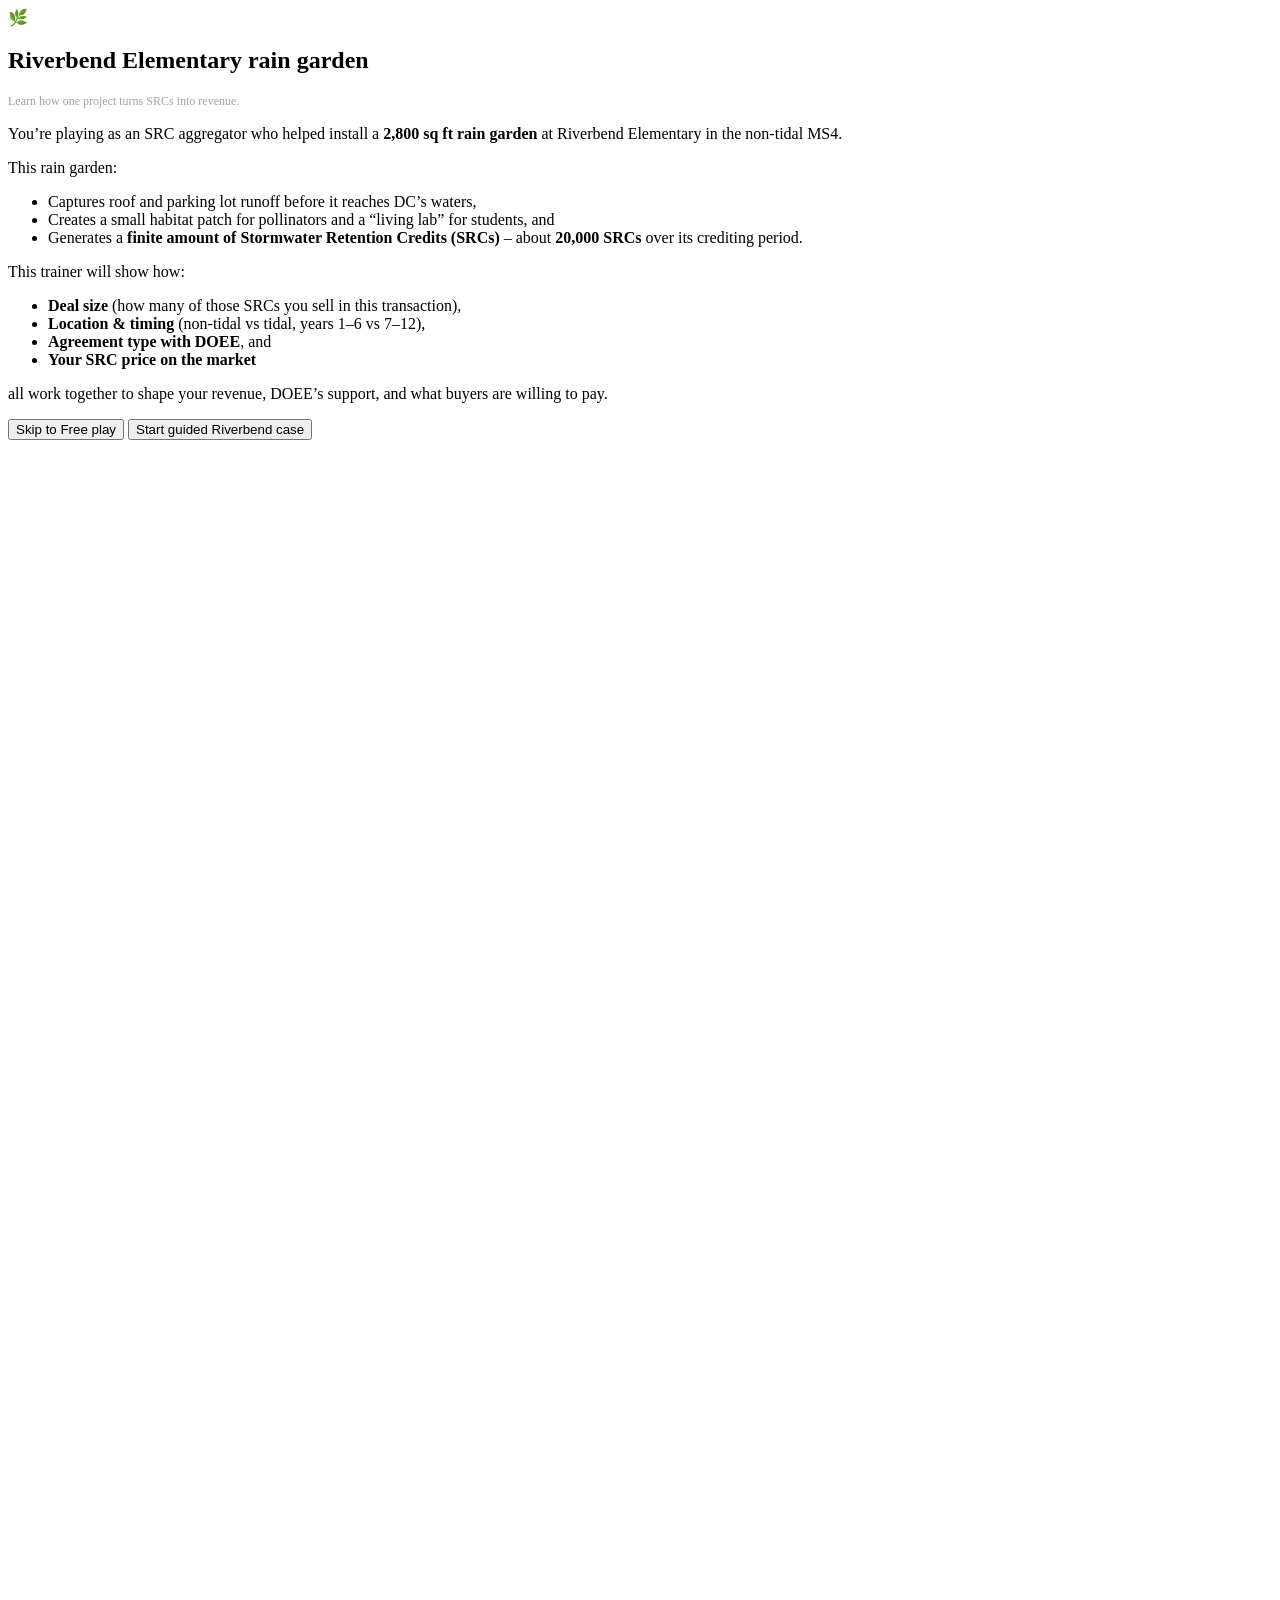
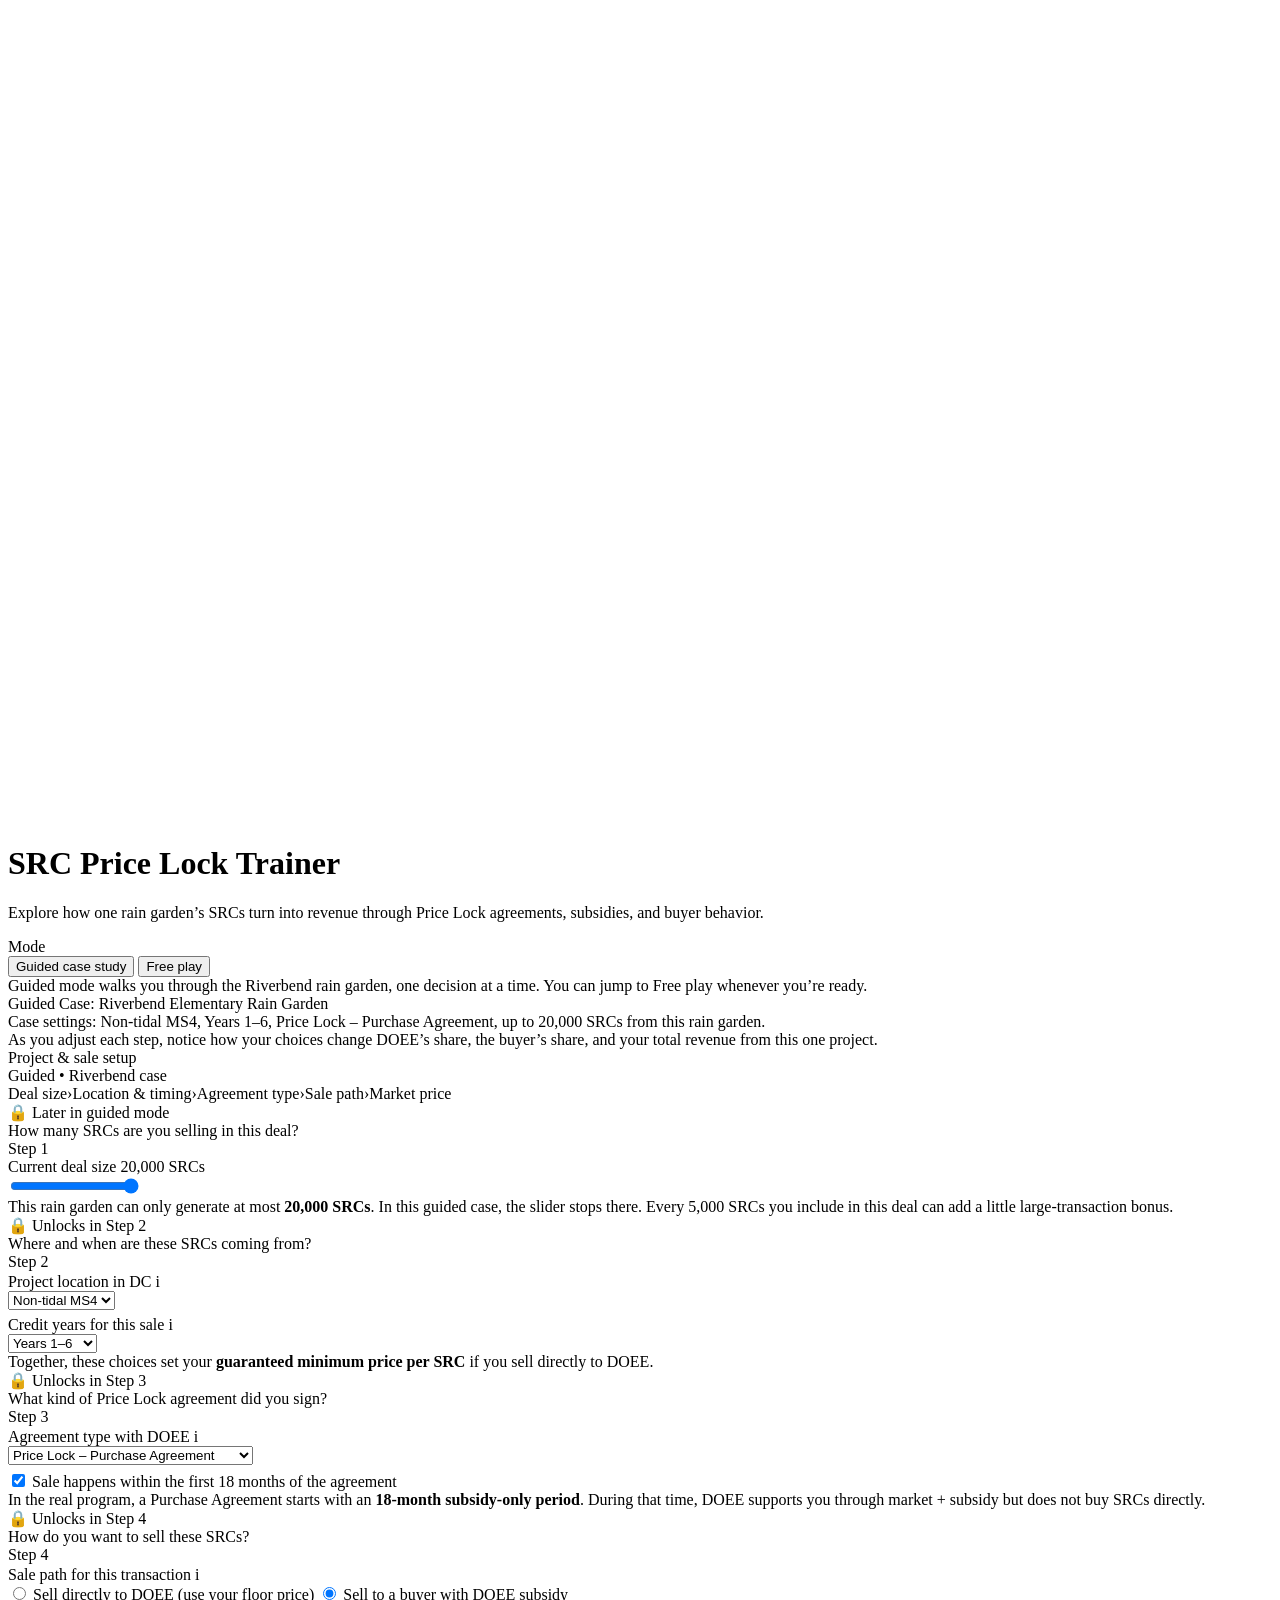
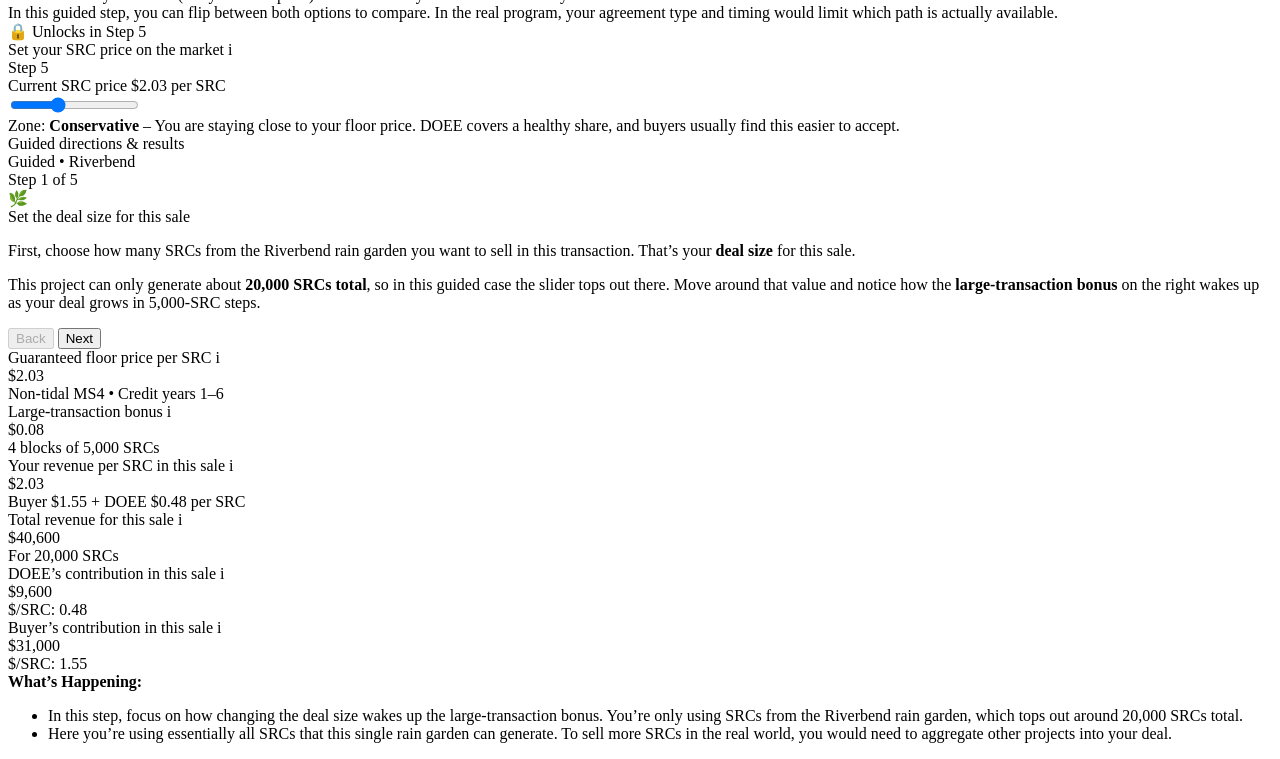
==== commit 365d63f9: "Update index.html.html" ====
--- a/index.html.html
+++ b/index.html.html
@@ -4,758 +4,7 @@
   <meta charset="UTF-8" />
   <title>SRC Price Lock Trainer – Riverbend Case</title>
   <style>
-    :root {
-      --bg: #020617;
-      --panel: #020617;
-      --accent: #22c55e;
-      --accent-soft: rgba(34, 197, 94, 0.15);
-      --accent-warn: #60a5fa;
-      --accent-error: #f43f5e;
-      --text-main: #e5e7eb;
-      --text-soft: #9ca3af;
-      --border-soft: #1e293b;
-      --card-radius: 14px;
-    }
-
-    * {
-      box-sizing: border-box;
-    }
-
-    body {
-      margin: 0;
-      font-family: system-ui, -apple-system, BlinkMacSystemFont, "Segoe UI", sans-serif;
-      background: radial-gradient(circle at top, #1f2937 0, #020617 55%);
-      color: var(--text-main);
-      min-height: 100vh;
-      display: flex;
-      align-items: stretch;
-      justify-content: center;
-      padding: 24px;
-    }
-
-    .app-shell {
-      max-width: 1120px;
-      width: 100%;
-      background: rgba(15, 23, 42, 0.98);
-      border-radius: 20px;
-      border: 1px solid #1e293b;
-      box-shadow: 0 30px 80px rgba(0, 0, 0, 0.6);
-      padding: 20px 22px 22px;
-      display: flex;
-      flex-direction: column;
-      gap: 14px;
-      position: relative;
-    }
-
-    .app-header {
-      display: flex;
-      justify-content: space-between;
-      align-items: flex-start;
-      gap: 16px;
-    }
-
-    /* CWP logo in header */
-    .header-main {
-      display: flex;
-      align-items: center;
-      gap: 16px;
-    }
-
-    .cwp-logo {
-      height: 55px;
-      width: auto;
-      object-fit: contain;
-      filter: drop-shadow(0 0 6px rgba(0,0,0,0.4));
-    }
-
-    .title-block h1 {
-      margin: 0;
-      font-size: 22px;
-      letter-spacing: 0.03em;
-    }
-
-    .title-block p {
-      margin: 4px 0 0;
-      font-size: 13px;
-      color: var(--text-soft);
-    }
-
-    .mode-switch {
-      display: flex;
-      flex-direction: column;
-      align-items: flex-end;
-      gap: 6px;
-      font-size: 12px;
-    }
-
-    .mode-switch label {
-      font-size: 11px;
-      text-transform: uppercase;
-      letter-spacing: 0.08em;
-      color: var(--text-soft);
-    }
-
-    .mode-buttons {
-      display: inline-flex;
-      background: #020617;
-      border-radius: 999px;
-      border: 1px solid var(--border-soft);
-      padding: 2px;
-    }
-
-    .mode-btn {
-      padding: 4px 10px;
-      border-radius: 999px;
-      border: none;
-      background: transparent;
-      color: var(--text-soft);
-      font-size: 12px;
-      cursor: pointer;
-    }
-
-    .mode-btn.active {
-      background: radial-gradient(circle at top, rgba(34,197,94,0.18), rgba(15,23,42,0.95));
-      color: var(--text-main);
-      border-radius: 999px;
-    }
-
-    .mode-note {
-      font-size: 11px;
-      color: #9ca3af;
-      max-width: 260px;
-      text-align: right;
-    }
-
-    .scenario-panel {
-      margin-top: 2px;
-      margin-bottom: 6px;
-      padding: 4px 2px 8px;
-      border-bottom: 1px solid #1f293b;
-      background: transparent;
-      border-radius: 0;
-    }
-
-    .scenario-title {
-      font-weight: 600;
-      font-size: 14px;
-    }
-
-    #scenarioDesc {
-      font-size: 12px;
-      color: var(--text-soft);
-      margin-top: 2px;
-    }
-
-    .scenario-status {
-      font-size: 12px;
-      margin-top: 4px;
-      color: var(--text-soft);
-    }
-
-    .layout {
-      display: grid;
-      grid-template-columns: 3.1fr 3.9fr;
-      gap: 16px;
-      align-items: flex-start;
-    }
-
-    .card {
-      background: linear-gradient(145deg, #020617, #020617 45%, #020617 100%);
-      border-radius: var(--card-radius);
-      padding: 14px 14px 14px;
-      border: 1px solid var(--border-soft);
-      display: flex;
-      flex-direction: column;
-      gap: 8px;
-      position: relative;
-    }
-
-    #outputCard {
-      position: sticky;
-      top: 76px;
-      align-self: flex-start;
-    }
-
-    .card-header {
-      display: flex;
-      justify-content: space-between;
-      align-items: center;
-      gap: 8px;
-    }
-
-    .card-title {
-      font-size: 13px;
-      text-transform: uppercase;
-      letter-spacing: 0.11em;
-      color: var(--text-soft);
-    }
-
-    .badge {
-      padding: 2px 8px;
-      border-radius: 999px;
-      font-size: 11px;
-      border: 1px solid rgba(148,163,184,0.6);
-      color: #e5e7eb;
-      background: rgba(15,23,42,0.9);
-      white-space: nowrap;
-    }
-
-    select, input, button {
-      font-family: inherit;
-    }
-
-    select, input[type="number"], input[type="text"] {
-      background: #020617;
-      border: 1px solid var(--border-soft);
-      border-radius: 999px;
-      padding: 6px 10px;
-      color: var(--text-main);
-      font-size: 13px;
-      outline: none;
-    }
-
-    select:focus, input:focus {
-      border-color: var(--accent);
-      box-shadow: 0 0 0 1px rgba(34,197,94,0.4);
-    }
-
-    input[type="range"] {
-      width: 100%;
-      cursor: pointer;
-    }
-
-    .field-label {
-      color: var(--text-soft);
-      font-size: 12px;
-      display: flex;
-      align-items: center;
-      gap: 6px;
-      margin-bottom: 3px;
-      justify-content: space-between;
-    }
-
-    .field-main {
-      display: inline-flex;
-      align-items: center;
-      gap: 4px;
-    }
-
-    .step-tag {
-      font-size: 10px;
-      text-transform: uppercase;
-      letter-spacing: 0.08em;
-      color: #9ca3af;
-      padding: 2px 6px;
-      border-radius: 999px;
-      border: 1px solid #1f2937;
-      background: rgba(15,23,42,0.8);
-    }
-
-    .control-row {
-      margin-bottom: 8px;
-      padding: 6px 8px;
-      border-radius: 10px;
-      transition: background 0.2s ease, border-color 0.2s ease, opacity 0.2s ease;
-      border: 1px solid transparent;
-      position: relative;
-    }
-
-    .control-row.active-step {
-      border-color: rgba(34,197,94,0.7);
-      background: radial-gradient(circle at top left, rgba(34,197,94,0.18), rgba(15,23,42,0.96));
-    }
-
-    .control-row.locked {
-      opacity: 0.45;
-      filter: grayscale(0.2);
-      pointer-events: none;
-    }
-
-    .lock-pill {
-      position: absolute;
-      right: 8px;
-      top: 6px;
-      font-size: 10px;
-      display: inline-flex;
-      align-items: center;
-      gap: 3px;
-      padding: 2px 6px;
-      border-radius: 999px;
-      border: 1px solid #4b5563;
-      background: rgba(15,23,42,0.92);
-      color: #9ca3af;
-    }
-
-    .control-row.locked .lock-pill {
-      display: inline-flex;
-    }
-
-    .control-row:not(.locked) .lock-pill {
-      display: none;
-    }
-
-    .inline-toggle {
-      display: inline-flex;
-      align-items: center;
-      gap: 6px;
-      font-size: 11px;
-      color: var(--text-soft);
-      background: #020617;
-      padding: 2px 8px;
-      border-radius: 999px;
-      border: 1px solid var(--border-soft);
-    }
-
-    .inline-toggle input {
-      accent-color: var(--accent);
-      cursor: pointer;
-    }
-
-    .radio-row {
-      display: flex;
-      flex-wrap: wrap;
-      gap: 10px;
-      margin-top: 4px;
-    }
-
-    .radio-row label {
-      display: inline-flex;
-      align-items: center;
-      gap: 5px;
-      font-size: 13px;
-      cursor: pointer;
-    }
-
-    .label-path-disabled {
-      text-decoration: line-through;
-      color: #6b7280;
-    }
-
-    input[type="radio"] {
-      accent-color: #22c55e;
-      cursor: pointer;
-    }
-
-    .hint {
-      font-size: 11px;
-      color: #6b7280;
-      margin-top: 3px;
-    }
-
-    .guided-panel {
-      font-size: 12px;
-      color: #d1d5db;
-      background: radial-gradient(circle at left, rgba(34,197,94,0.16), rgba(15,23,42,0.97));
-      border-radius: 10px;
-      border: 1px solid rgba(34,197,94,0.45);
-      padding: 8px 9px;
-      margin-bottom: 6px;
-    }
-
-    .guided-step-label {
-      font-size: 11px;
-      text-transform: uppercase;
-      letter-spacing: 0.12em;
-      color: #9ca3af;
-      margin-bottom: 2px;
-    }
-
-    .guided-title {
-      font-size: 14px;
-      font-weight: 600;
-      margin-bottom: 4px;
-      display: flex;
-      align-items: center;
-      gap: 6px;
-      flex-wrap: wrap;
-    }
-
-    .case-icon {
-      width: 18px;
-      height: 18px;
-      border-radius: 5px;
-      background: radial-gradient(circle at top, #22c55e, #16a34a);
-      display: inline-flex;
-      align-items: center;
-      justify-content: center;
-      font-size: 13px;
-      color: #022c22;
-      cursor: default;
-    }
-
-    .guided-body {
-      font-size: 12px;
-      line-height: 1.4;
-      margin-bottom: 4px;
-    }
-
-    .guided-buttons {
-      display: flex;
-      justify-content: flex-end;
-      align-items: center;
-      margin-top: 4px;
-      gap: 8px;
-      flex-wrap: wrap;
-    }
-
-    .guided-nav {
-      display: flex;
-      gap: 6px;
-    }
-
-    .btn {
-      border-radius: 999px;
-      padding: 5px 12px;
-      border: 1px solid #4b5563;
-      background: #020617;
-      color: #e5e7eb;
-      font-size: 12px;
-      cursor: pointer;
-    }
-
-    .btn-primary {
-      border-color: var(--accent);
-      background: linear-gradient(135deg, #22c55e, #16a34a);
-      color: #022c22;
-      font-weight: 600;
-    }
-
-    .btn[disabled] {
-      opacity: 0.5;
-      cursor: default;
-    }
-
-    .progress-dots {
-      display: flex;
-      gap: 3px;
-      align-items: center;
-    }
-
-    .dot {
-      width: 6px;
-      height: 6px;
-      border-radius: 999px;
-      background: #111827;
-    }
-
-    .dot.active {
-      background: var(--accent);
-    }
-
-    .breadcrumb-steps {
-      font-size: 10px;
-      color: #9ca3af;
-      margin-top: 2px;
-      margin-bottom: 4px;
-      display: flex;
-      flex-wrap: wrap;
-      gap: 4px;
-      align-items: center;
-    }
-
-    .crumb {
-      padding: 1px 6px;
-      border-radius: 999px;
-      border: 1px solid #1f2937;
-    }
-
-    .crumb.active {
-      border-color: rgba(34,197,94,0.7);
-      color: #bbf7d0;
-    }
-
-    .crumb-separator {
-      opacity: 0.5;
-    }
-
-    .scenario-bar {
-      display: flex;
-      align-items: center;
-      justify-content: space-between;
-      gap: 8px;
-      margin-top: 6px;
-      margin-bottom: 4px;
-    }
-
-    .scenario-bar label {
-      font-size: 11px;
-      color: var(--text-soft);
-      text-transform: uppercase;
-      letter-spacing: 0.08em;
-    }
-
-    .scenario-bar select {
-      font-size: 12px;
-    }
-
-    .scenario-focus {
-      font-size: 12px;
-      color: #d1d5db;
-      background: radial-gradient(circle at left, rgba(59,130,246,0.22), rgba(15,23,42,0.97));
-      border-radius: 10px;
-      border: 1px solid rgba(59,130,246,0.55);
-      padding: 8px 9px;
-      margin-bottom: 6px;
-    }
-
-    .scenario-focus-title {
-      font-size: 11px;
-      text-transform: uppercase;
-      letter-spacing: 0.11em;
-      color: #bfdbfe;
-      margin-bottom: 2px;
-    }
-
-    .scenario-focus-body {
-      font-size: 12px;
-      line-height: 1.4;
-    }
-
-    .output-grid {
-      display: grid;
-      grid-template-columns: repeat(3, minmax(0, 1fr));
-      gap: 8px;
-      margin-top: 4px;
-    }
-
-    .stat {
-      background: radial-gradient(circle at top, #0f172a 0, #020617 75%);
-      border-radius: 10px;
-      padding: 8px 9px;
-      border: 1px solid #1e293b;
-      display: flex;
-      flex-direction: column;
-      gap: 3px;
-      position: relative;
-      overflow: hidden;
-    }
-
-    .stat-label {
-      font-size: 11px;
-      color: var(--text-soft);
-      display: flex;
-      align-items: center;
-      gap: 4px;
-    }
-
-    .stat-value {
-      font-size: 15px;
-      font-variant-numeric: tabular-nums;
-    }
-
-    .stat-sub {
-      font-size: 11px;
-      color: #6b7280;
-    }
-
-    .stat-accent {
-      color: var(--accent);
-      font-size: 17px;
-      font-weight: 600;
-    }
-
-    .stat-big {
-      font-size: 18px;
-      font-weight: 600;
-      color: var(--accent);
-    }
-
-    .stat-doee.alert {
-      border-color: rgba(59,130,246,0.9);
-      box-shadow: 0 0 0 1px rgba(59,130,246,0.5);
-      animation: fadeDown 0.6s ease-out;
-    }
-
-    .stat-buyer.alert {
-      border-color: rgba(251, 191, 36, 0.9);
-      box-shadow: 0 0 0 1px rgba(251, 191, 36, 0.5);
-      animation: pulseUp 0.9s ease-out;
-    }
-
-    .stat-total.alert {
-      border-color: rgba(239, 68, 68, 0.9);
-      box-shadow: 0 0 0 1px rgba(239, 68, 68, 0.5);
-      animation: flashTotal 0.7s ease-out;
-    }
-
-    .warnings {
-      margin-top: 6px;
-      font-size: 11px;
-      color: var(--accent-warn);
-      background: rgba(37,99,235,0.08);
-      border-radius: 10px;
-      border: 1px solid rgba(59,130,246,0.4);
-      padding: 6px 8px;
-    }
-
-    .warnings ul {
-      padding-left: 18px;
-      margin: 4px 0 0;
-    }
-
-    .info-icon {
-      width: 14px;
-      height: 14px;
-      border-radius: 999px;
-      border: 1px solid #64748b;
-      display: inline-flex;
-      align-items: center;
-      justify-content: center;
-      font-size: 9px;
-      color: #cbd5f5;
-      cursor: default;
-      background: rgba(15,23,42,0.9);
-    }
-
-    .tooltip-bubble {
-      position: fixed;
-      z-index: 9999;
-      max-width: 260px;
-      background: #020617;
-      border-radius: 10px;
-      border: 1px solid #1e293b;
-      padding: 8px 10px;
-      font-size: 11px;
-      color: var(--text-main);
-      box-shadow: 0 10px 30px rgba(0,0,0,0.6);
-      pointer-events: none;
-      opacity: 0;
-      transform: translateY(4px);
-      transition: opacity 0.08s ease-out, transform 0.08s ease-out;
-    }
-
-    .tooltip-bubble.visible {
-      opacity: 1;
-      transform: translateY(0);
-    }
-
-    .value-row {
-      display: flex;
-      justify-content: space-between;
-      align-items: center;
-      margin-bottom: 4px;
-      font-size: 12px;
-      color: #e5e7eb;
-    }
-
-    .value-label {
-      font-size: 11px;
-      text-transform: uppercase;
-      letter-spacing: 0.08em;
-      color: #9ca3af;
-    }
-
-    .value-pill {
-      padding: 2px 8px;
-      border-radius: 999px;
-      border: 1px solid #374151;
-      background: #020617;
-      font-size: 13px;
-      font-variant-numeric: tabular-nums;
-      font-weight: 600;
-      color: #e5e7eb;
-    }
-
-    .free-hint {
-      font-size: 11px;
-      color: #9ca3af;
-      margin-bottom: 4px;
-    }
-
-    .modal-backdrop {
-      position: fixed;
-      inset: 0;
-      background: rgba(15,23,42,0.85);
-      display: flex;
-      align-items: center;
-      justify-content: center;
-      z-index: 999;
-    }
-
-    .modal {
-      max-width: 520px;
-      width: 100%;
-      background: radial-gradient(circle at top, #0f172a, #020617 65%);
-      border-radius: 18px;
-      border: 1px solid #1e293b;
-      padding: 18px 20px 16px;
-      box-shadow: 0 25px 70px rgba(0,0,0,0.7);
-    }
-
-    .modal-header {
-      display: flex;
-      align-items: center;
-      gap: 10px;
-      margin-bottom: 6px;
-    }
-
-    .modal-icon {
-      width: 28px;
-      height: 28px;
-      border-radius: 10px;
-      background: radial-gradient(circle at top, #22c55e, #16a34a);
-      display: inline-flex;
-      align-items: center;
-      justify-content: center;
-      font-size: 18px;
-      color: #022c22;
-    }
-
-    .modal h2 {
-      margin: 0;
-      font-size: 18px;
-    }
-
-    .modal-body {
-      font-size: 13px;
-      color: #d1d5db;
-      margin-top: 6px;
-    }
-
-    .modal-body ul {
-      margin: 6px 0 8px 18px;
-      padding: 0;
-    }
-
-    .modal-footer {
-      margin-top: 10px;
-      display: flex;
-      justify-content: flex-end;
-      gap: 8px;
-      flex-wrap: wrap;
-    }
-
-    @keyframes fadeDown {
-      0% { opacity: 1; transform: translateY(0); }
-      40% { opacity: 0.3; transform: translateY(2px); }
-      100% { opacity: 0.8; transform: translateY(0); }
-    }
-
-    @keyframes pulseUp {
-      0% { transform: scale(1); }
-      30% { transform: scale(1.03); }
-      100% { transform: scale(1); }
-    }
-
-    @keyframes flashTotal {
-      0% { background-color: rgba(127,29,29,0.6); }
-      100% { background-color: transparent; }
-    }
-
-    @media (max-width: 900px) {
-      body {
-        padding: 10px;
-      }
-      .app-shell {
-        padding: 14px;
-      }
-      .layout {
-        grid-template-columns: 1fr;
-      }
-      #outputCard {
-        position: static;
-      }
-    }
+ 
   </style>
 </head>
 <body>
@@ -1983,3 +1232,4 @@
   </script>
 </body>
 </html>
+
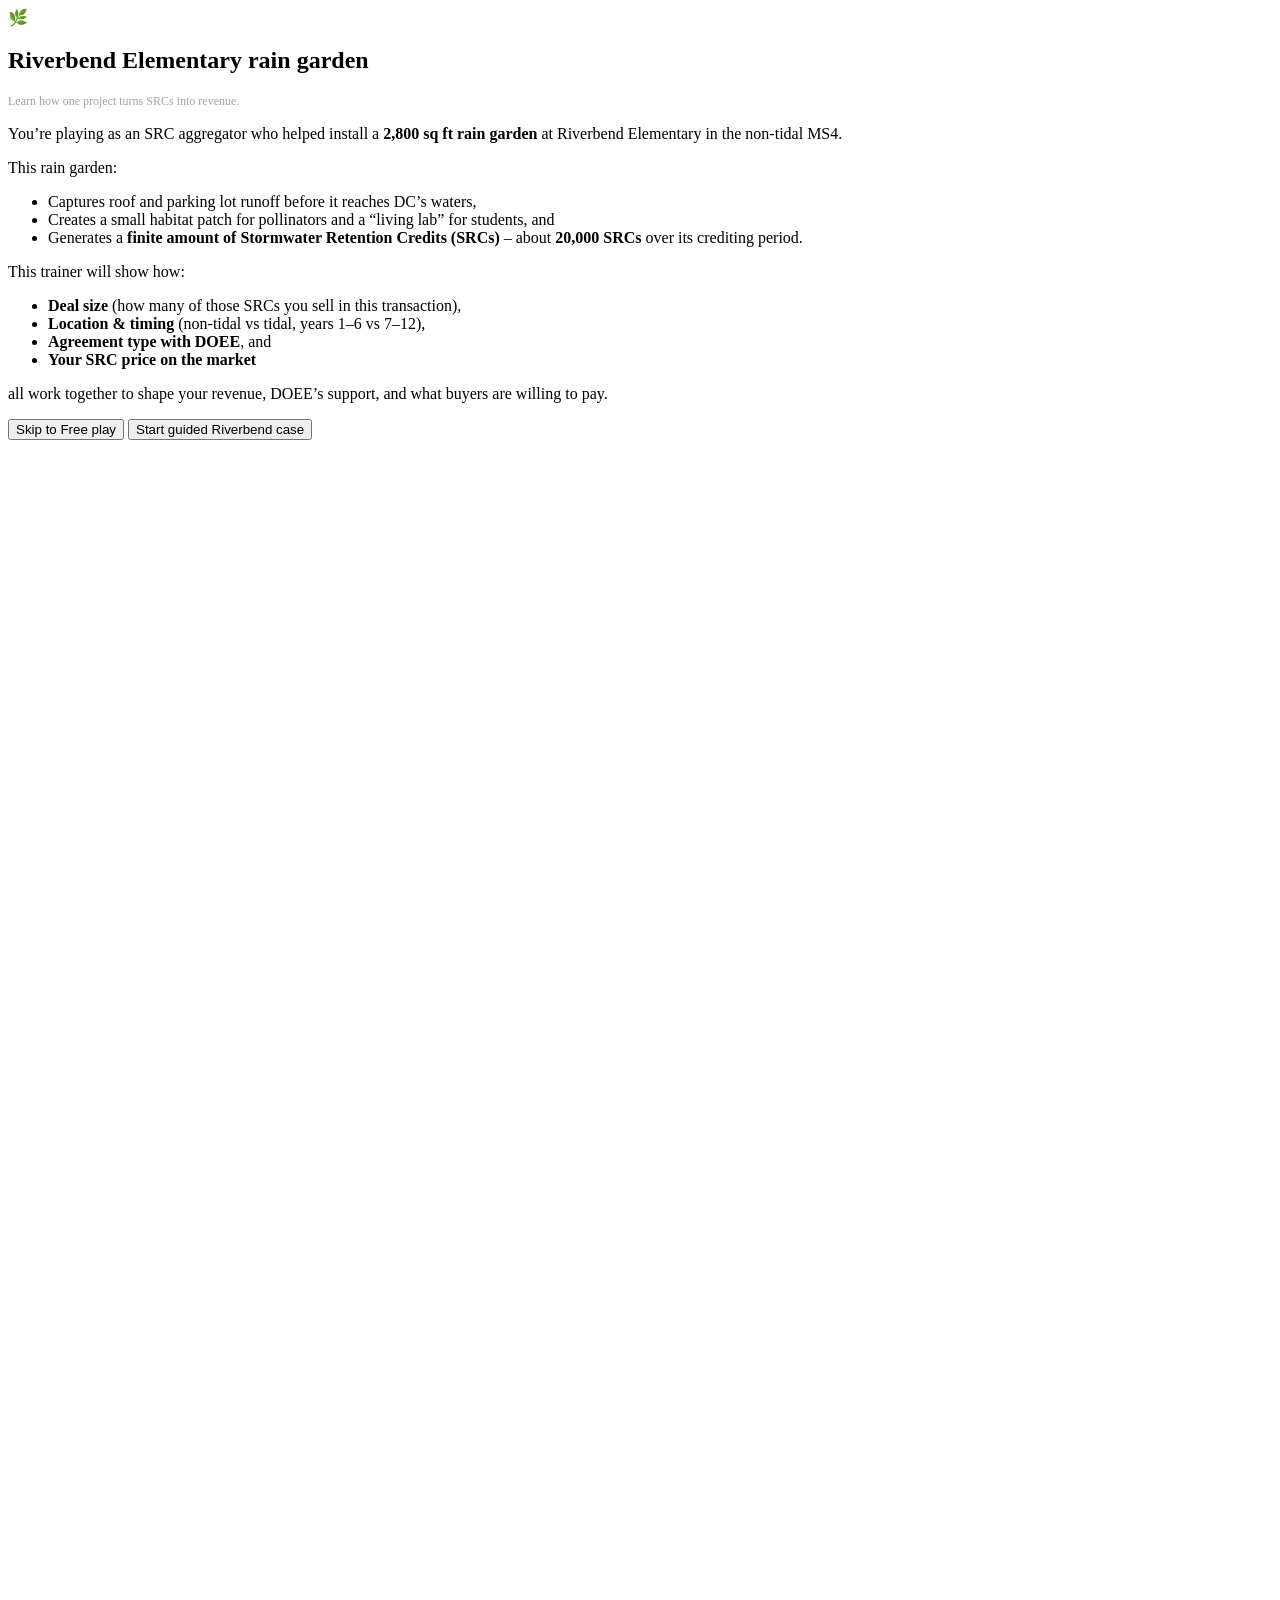
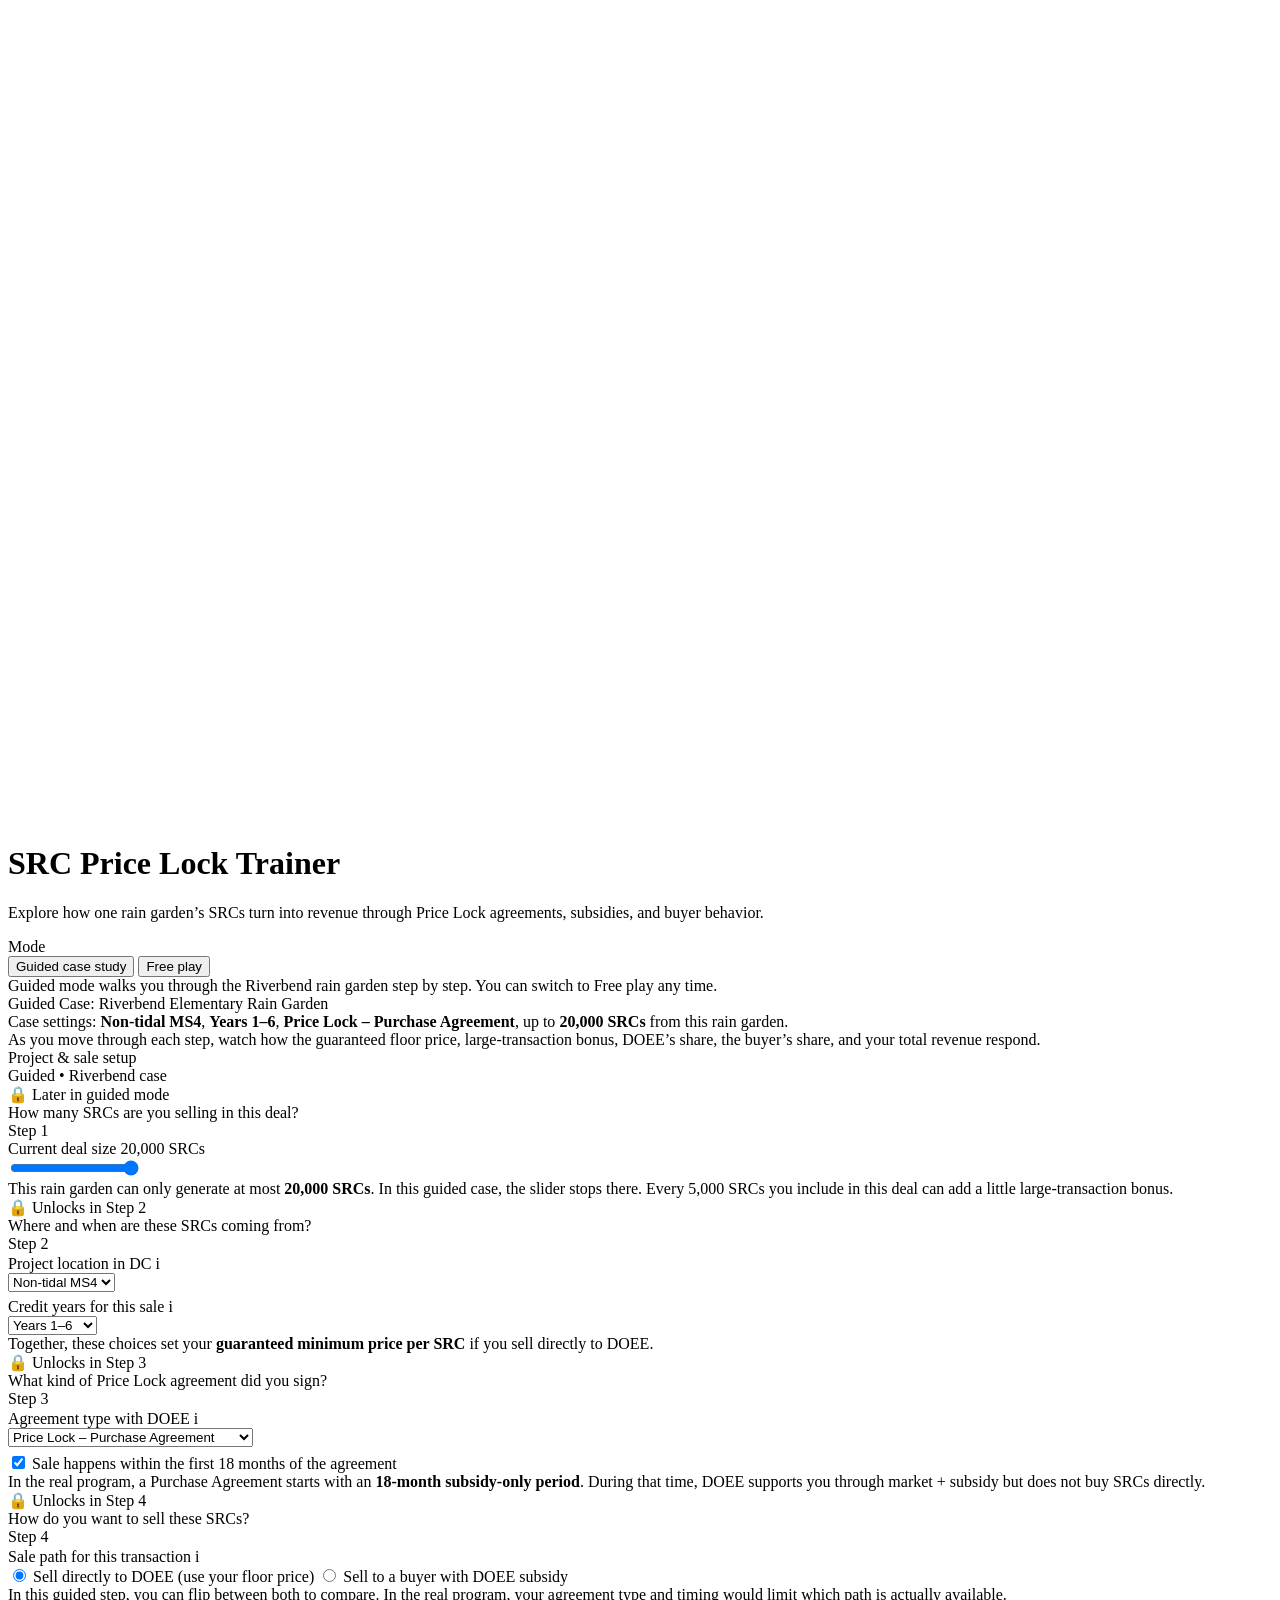
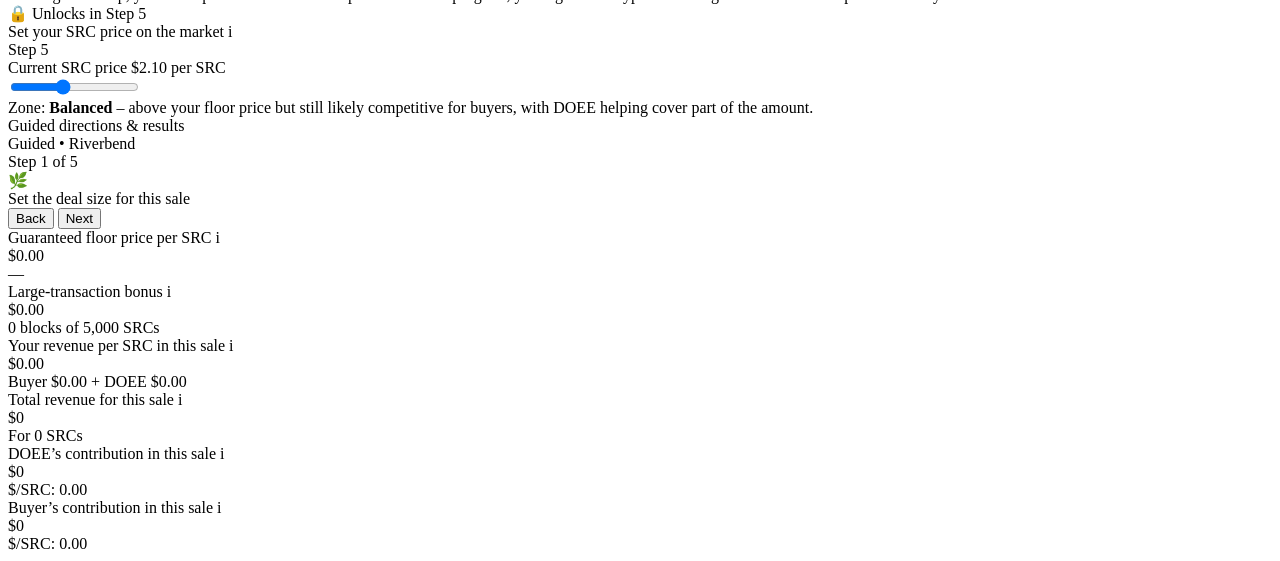
==== commit 6b993b7b: "Update index.html.html" ====
--- a/index.html.html
+++ b/index.html.html
@@ -1229,7 +1229,9 @@
     }
 
     init();
-  </script>
+   <div class="tooltip-bubble" id="tooltipBubble"></div>
+  <script src="app.js"></script>
 </body>
 </html>
 
+
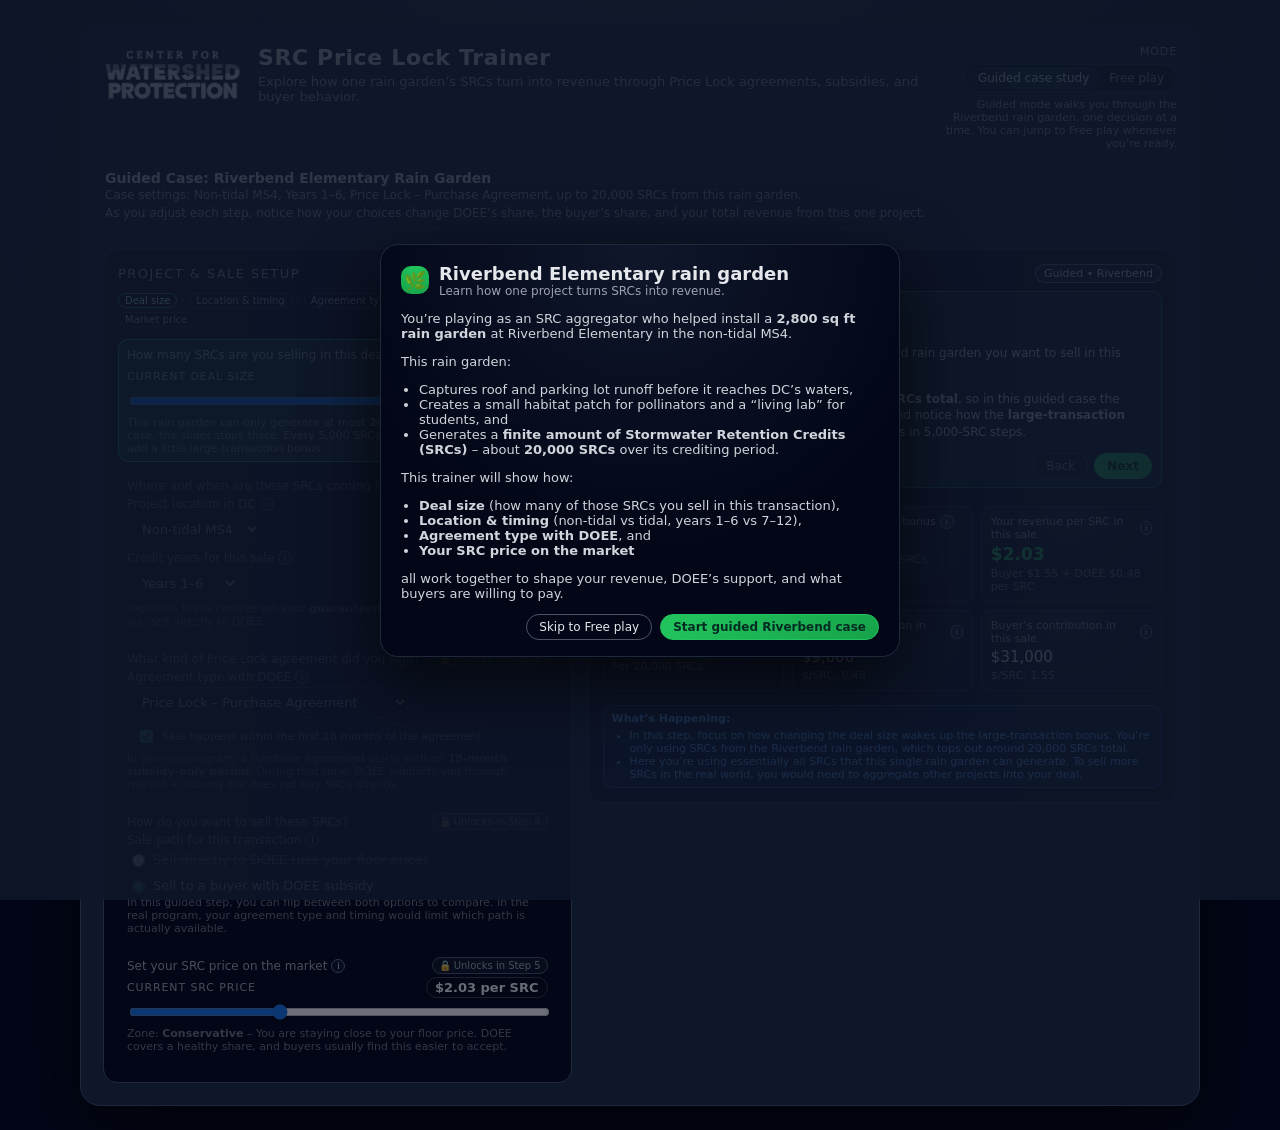
==== commit dbc17ace: "Add files via upload" ====
--- a/index.html.html
+++ b/index.html.html
@@ -4,7 +4,758 @@
   <meta charset="UTF-8" />
   <title>SRC Price Lock Trainer – Riverbend Case</title>
   <style>
- 
+    :root {
+      --bg: #020617;
+      --panel: #020617;
+      --accent: #22c55e;
+      --accent-soft: rgba(34, 197, 94, 0.15);
+      --accent-warn: #60a5fa;
+      --accent-error: #f43f5e;
+      --text-main: #e5e7eb;
+      --text-soft: #9ca3af;
+      --border-soft: #1e293b;
+      --card-radius: 14px;
+    }
+
+    * {
+      box-sizing: border-box;
+    }
+
+    body {
+      margin: 0;
+      font-family: system-ui, -apple-system, BlinkMacSystemFont, "Segoe UI", sans-serif;
+      background: radial-gradient(circle at top, #1f2937 0, #020617 55%);
+      color: var(--text-main);
+      min-height: 100vh;
+      display: flex;
+      align-items: stretch;
+      justify-content: center;
+      padding: 24px;
+    }
+
+    .app-shell {
+      max-width: 1120px;
+      width: 100%;
+      background: rgba(15, 23, 42, 0.98);
+      border-radius: 20px;
+      border: 1px solid #1e293b;
+      box-shadow: 0 30px 80px rgba(0, 0, 0, 0.6);
+      padding: 20px 22px 22px;
+      display: flex;
+      flex-direction: column;
+      gap: 14px;
+      position: relative;
+    }
+
+    .app-header {
+      display: flex;
+      justify-content: space-between;
+      align-items: flex-start;
+      gap: 16px;
+    }
+
+    /* CWP logo in header */
+    .header-main {
+      display: flex;
+      align-items: center;
+      gap: 16px;
+    }
+
+    .cwp-logo {
+      height: 55px;
+      width: auto;
+      object-fit: contain;
+      filter: drop-shadow(0 0 6px rgba(0,0,0,0.4));
+    }
+
+    .title-block h1 {
+      margin: 0;
+      font-size: 22px;
+      letter-spacing: 0.03em;
+    }
+
+    .title-block p {
+      margin: 4px 0 0;
+      font-size: 13px;
+      color: var(--text-soft);
+    }
+
+    .mode-switch {
+      display: flex;
+      flex-direction: column;
+      align-items: flex-end;
+      gap: 6px;
+      font-size: 12px;
+    }
+
+    .mode-switch label {
+      font-size: 11px;
+      text-transform: uppercase;
+      letter-spacing: 0.08em;
+      color: var(--text-soft);
+    }
+
+    .mode-buttons {
+      display: inline-flex;
+      background: #020617;
+      border-radius: 999px;
+      border: 1px solid var(--border-soft);
+      padding: 2px;
+    }
+
+    .mode-btn {
+      padding: 4px 10px;
+      border-radius: 999px;
+      border: none;
+      background: transparent;
+      color: var(--text-soft);
+      font-size: 12px;
+      cursor: pointer;
+    }
+
+    .mode-btn.active {
+      background: radial-gradient(circle at top, rgba(34,197,94,0.18), rgba(15,23,42,0.95));
+      color: var(--text-main);
+      border-radius: 999px;
+    }
+
+    .mode-note {
+      font-size: 11px;
+      color: #9ca3af;
+      max-width: 260px;
+      text-align: right;
+    }
+
+    .scenario-panel {
+      margin-top: 2px;
+      margin-bottom: 6px;
+      padding: 4px 2px 8px;
+      border-bottom: 1px solid #1f293b;
+      background: transparent;
+      border-radius: 0;
+    }
+
+    .scenario-title {
+      font-weight: 600;
+      font-size: 14px;
+    }
+
+    #scenarioDesc {
+      font-size: 12px;
+      color: var(--text-soft);
+      margin-top: 2px;
+    }
+
+    .scenario-status {
+      font-size: 12px;
+      margin-top: 4px;
+      color: var(--text-soft);
+    }
+
+    .layout {
+      display: grid;
+      grid-template-columns: 3.1fr 3.9fr;
+      gap: 16px;
+      align-items: flex-start;
+    }
+
+    .card {
+      background: linear-gradient(145deg, #020617, #020617 45%, #020617 100%);
+      border-radius: var(--card-radius);
+      padding: 14px 14px 14px;
+      border: 1px solid var(--border-soft);
+      display: flex;
+      flex-direction: column;
+      gap: 8px;
+      position: relative;
+    }
+
+    #outputCard {
+      position: sticky;
+      top: 76px;
+      align-self: flex-start;
+    }
+
+    .card-header {
+      display: flex;
+      justify-content: space-between;
+      align-items: center;
+      gap: 8px;
+    }
+
+    .card-title {
+      font-size: 13px;
+      text-transform: uppercase;
+      letter-spacing: 0.11em;
+      color: var(--text-soft);
+    }
+
+    .badge {
+      padding: 2px 8px;
+      border-radius: 999px;
+      font-size: 11px;
+      border: 1px solid rgba(148,163,184,0.6);
+      color: #e5e7eb;
+      background: rgba(15,23,42,0.9);
+      white-space: nowrap;
+    }
+
+    select, input, button {
+      font-family: inherit;
+    }
+
+    select, input[type="number"], input[type="text"] {
+      background: #020617;
+      border: 1px solid var(--border-soft);
+      border-radius: 999px;
+      padding: 6px 10px;
+      color: var(--text-main);
+      font-size: 13px;
+      outline: none;
+    }
+
+    select:focus, input:focus {
+      border-color: var(--accent);
+      box-shadow: 0 0 0 1px rgba(34,197,94,0.4);
+    }
+
+    input[type="range"] {
+      width: 100%;
+      cursor: pointer;
+    }
+
+    .field-label {
+      color: var(--text-soft);
+      font-size: 12px;
+      display: flex;
+      align-items: center;
+      gap: 6px;
+      margin-bottom: 3px;
+      justify-content: space-between;
+    }
+
+    .field-main {
+      display: inline-flex;
+      align-items: center;
+      gap: 4px;
+    }
+
+    .step-tag {
+      font-size: 10px;
+      text-transform: uppercase;
+      letter-spacing: 0.08em;
+      color: #9ca3af;
+      padding: 2px 6px;
+      border-radius: 999px;
+      border: 1px solid #1f2937;
+      background: rgba(15,23,42,0.8);
+    }
+
+    .control-row {
+      margin-bottom: 8px;
+      padding: 6px 8px;
+      border-radius: 10px;
+      transition: background 0.2s ease, border-color 0.2s ease, opacity 0.2s ease;
+      border: 1px solid transparent;
+      position: relative;
+    }
+
+    .control-row.active-step {
+      border-color: rgba(34,197,94,0.7);
+      background: radial-gradient(circle at top left, rgba(34,197,94,0.18), rgba(15,23,42,0.96));
+    }
+
+    .control-row.locked {
+      opacity: 0.45;
+      filter: grayscale(0.2);
+      pointer-events: none;
+    }
+
+    .lock-pill {
+      position: absolute;
+      right: 8px;
+      top: 6px;
+      font-size: 10px;
+      display: inline-flex;
+      align-items: center;
+      gap: 3px;
+      padding: 2px 6px;
+      border-radius: 999px;
+      border: 1px solid #4b5563;
+      background: rgba(15,23,42,0.92);
+      color: #9ca3af;
+    }
+
+    .control-row.locked .lock-pill {
+      display: inline-flex;
+    }
+
+    .control-row:not(.locked) .lock-pill {
+      display: none;
+    }
+
+    .inline-toggle {
+      display: inline-flex;
+      align-items: center;
+      gap: 6px;
+      font-size: 11px;
+      color: var(--text-soft);
+      background: #020617;
+      padding: 2px 8px;
+      border-radius: 999px;
+      border: 1px solid var(--border-soft);
+    }
+
+    .inline-toggle input {
+      accent-color: var(--accent);
+      cursor: pointer;
+    }
+
+    .radio-row {
+      display: flex;
+      flex-wrap: wrap;
+      gap: 10px;
+      margin-top: 4px;
+    }
+
+    .radio-row label {
+      display: inline-flex;
+      align-items: center;
+      gap: 5px;
+      font-size: 13px;
+      cursor: pointer;
+    }
+
+    .label-path-disabled {
+      text-decoration: line-through;
+      color: #6b7280;
+    }
+
+    input[type="radio"] {
+      accent-color: #22c55e;
+      cursor: pointer;
+    }
+
+    .hint {
+      font-size: 11px;
+      color: #6b7280;
+      margin-top: 3px;
+    }
+
+    .guided-panel {
+      font-size: 12px;
+      color: #d1d5db;
+      background: radial-gradient(circle at left, rgba(34,197,94,0.16), rgba(15,23,42,0.97));
+      border-radius: 10px;
+      border: 1px solid rgba(34,197,94,0.45);
+      padding: 8px 9px;
+      margin-bottom: 6px;
+    }
+
+    .guided-step-label {
+      font-size: 11px;
+      text-transform: uppercase;
+      letter-spacing: 0.12em;
+      color: #9ca3af;
+      margin-bottom: 2px;
+    }
+
+    .guided-title {
+      font-size: 14px;
+      font-weight: 600;
+      margin-bottom: 4px;
+      display: flex;
+      align-items: center;
+      gap: 6px;
+      flex-wrap: wrap;
+    }
+
+    .case-icon {
+      width: 18px;
+      height: 18px;
+      border-radius: 5px;
+      background: radial-gradient(circle at top, #22c55e, #16a34a);
+      display: inline-flex;
+      align-items: center;
+      justify-content: center;
+      font-size: 13px;
+      color: #022c22;
+      cursor: default;
+    }
+
+    .guided-body {
+      font-size: 12px;
+      line-height: 1.4;
+      margin-bottom: 4px;
+    }
+
+    .guided-buttons {
+      display: flex;
+      justify-content: flex-end;
+      align-items: center;
+      margin-top: 4px;
+      gap: 8px;
+      flex-wrap: wrap;
+    }
+
+    .guided-nav {
+      display: flex;
+      gap: 6px;
+    }
+
+    .btn {
+      border-radius: 999px;
+      padding: 5px 12px;
+      border: 1px solid #4b5563;
+      background: #020617;
+      color: #e5e7eb;
+      font-size: 12px;
+      cursor: pointer;
+    }
+
+    .btn-primary {
+      border-color: var(--accent);
+      background: linear-gradient(135deg, #22c55e, #16a34a);
+      color: #022c22;
+      font-weight: 600;
+    }
+
+    .btn[disabled] {
+      opacity: 0.5;
+      cursor: default;
+    }
+
+    .progress-dots {
+      display: flex;
+      gap: 3px;
+      align-items: center;
+    }
+
+    .dot {
+      width: 6px;
+      height: 6px;
+      border-radius: 999px;
+      background: #111827;
+    }
+
+    .dot.active {
+      background: var(--accent);
+    }
+
+    .breadcrumb-steps {
+      font-size: 10px;
+      color: #9ca3af;
+      margin-top: 2px;
+      margin-bottom: 4px;
+      display: flex;
+      flex-wrap: wrap;
+      gap: 4px;
+      align-items: center;
+    }
+
+    .crumb {
+      padding: 1px 6px;
+      border-radius: 999px;
+      border: 1px solid #1f2937;
+    }
+
+    .crumb.active {
+      border-color: rgba(34,197,94,0.7);
+      color: #bbf7d0;
+    }
+
+    .crumb-separator {
+      opacity: 0.5;
+    }
+
+    .scenario-bar {
+      display: flex;
+      align-items: center;
+      justify-content: space-between;
+      gap: 8px;
+      margin-top: 6px;
+      margin-bottom: 4px;
+    }
+
+    .scenario-bar label {
+      font-size: 11px;
+      color: var(--text-soft);
+      text-transform: uppercase;
+      letter-spacing: 0.08em;
+    }
+
+    .scenario-bar select {
+      font-size: 12px;
+    }
+
+    .scenario-focus {
+      font-size: 12px;
+      color: #d1d5db;
+      background: radial-gradient(circle at left, rgba(59,130,246,0.22), rgba(15,23,42,0.97));
+      border-radius: 10px;
+      border: 1px solid rgba(59,130,246,0.55);
+      padding: 8px 9px;
+      margin-bottom: 6px;
+    }
+
+    .scenario-focus-title {
+      font-size: 11px;
+      text-transform: uppercase;
+      letter-spacing: 0.11em;
+      color: #bfdbfe;
+      margin-bottom: 2px;
+    }
+
+    .scenario-focus-body {
+      font-size: 12px;
+      line-height: 1.4;
+    }
+
+    .output-grid {
+      display: grid;
+      grid-template-columns: repeat(3, minmax(0, 1fr));
+      gap: 8px;
+      margin-top: 4px;
+    }
+
+    .stat {
+      background: radial-gradient(circle at top, #0f172a 0, #020617 75%);
+      border-radius: 10px;
+      padding: 8px 9px;
+      border: 1px solid #1e293b;
+      display: flex;
+      flex-direction: column;
+      gap: 3px;
+      position: relative;
+      overflow: hidden;
+    }
+
+    .stat-label {
+      font-size: 11px;
+      color: var(--text-soft);
+      display: flex;
+      align-items: center;
+      gap: 4px;
+    }
+
+    .stat-value {
+      font-size: 15px;
+      font-variant-numeric: tabular-nums;
+    }
+
+    .stat-sub {
+      font-size: 11px;
+      color: #6b7280;
+    }
+
+    .stat-accent {
+      color: var(--accent);
+      font-size: 17px;
+      font-weight: 600;
+    }
+
+    .stat-big {
+      font-size: 18px;
+      font-weight: 600;
+      color: var(--accent);
+    }
+
+    .stat-doee.alert {
+      border-color: rgba(59,130,246,0.9);
+      box-shadow: 0 0 0 1px rgba(59,130,246,0.5);
+      animation: fadeDown 0.6s ease-out;
+    }
+
+    .stat-buyer.alert {
+      border-color: rgba(251, 191, 36, 0.9);
+      box-shadow: 0 0 0 1px rgba(251, 191, 36, 0.5);
+      animation: pulseUp 0.9s ease-out;
+    }
+
+    .stat-total.alert {
+      border-color: rgba(239, 68, 68, 0.9);
+      box-shadow: 0 0 0 1px rgba(239, 68, 68, 0.5);
+      animation: flashTotal 0.7s ease-out;
+    }
+
+    .warnings {
+      margin-top: 6px;
+      font-size: 11px;
+      color: var(--accent-warn);
+      background: rgba(37,99,235,0.08);
+      border-radius: 10px;
+      border: 1px solid rgba(59,130,246,0.4);
+      padding: 6px 8px;
+    }
+
+    .warnings ul {
+      padding-left: 18px;
+      margin: 4px 0 0;
+    }
+
+    .info-icon {
+      width: 14px;
+      height: 14px;
+      border-radius: 999px;
+      border: 1px solid #64748b;
+      display: inline-flex;
+      align-items: center;
+      justify-content: center;
+      font-size: 9px;
+      color: #cbd5f5;
+      cursor: default;
+      background: rgba(15,23,42,0.9);
+    }
+
+    .tooltip-bubble {
+      position: fixed;
+      z-index: 9999;
+      max-width: 260px;
+      background: #020617;
+      border-radius: 10px;
+      border: 1px solid #1e293b;
+      padding: 8px 10px;
+      font-size: 11px;
+      color: var(--text-main);
+      box-shadow: 0 10px 30px rgba(0,0,0,0.6);
+      pointer-events: none;
+      opacity: 0;
+      transform: translateY(4px);
+      transition: opacity 0.08s ease-out, transform 0.08s ease-out;
+    }
+
+    .tooltip-bubble.visible {
+      opacity: 1;
+      transform: translateY(0);
+    }
+
+    .value-row {
+      display: flex;
+      justify-content: space-between;
+      align-items: center;
+      margin-bottom: 4px;
+      font-size: 12px;
+      color: #e5e7eb;
+    }
+
+    .value-label {
+      font-size: 11px;
+      text-transform: uppercase;
+      letter-spacing: 0.08em;
+      color: #9ca3af;
+    }
+
+    .value-pill {
+      padding: 2px 8px;
+      border-radius: 999px;
+      border: 1px solid #374151;
+      background: #020617;
+      font-size: 13px;
+      font-variant-numeric: tabular-nums;
+      font-weight: 600;
+      color: #e5e7eb;
+    }
+
+    .free-hint {
+      font-size: 11px;
+      color: #9ca3af;
+      margin-bottom: 4px;
+    }
+
+    .modal-backdrop {
+      position: fixed;
+      inset: 0;
+      background: rgba(15,23,42,0.85);
+      display: flex;
+      align-items: center;
+      justify-content: center;
+      z-index: 999;
+    }
+
+    .modal {
+      max-width: 520px;
+      width: 100%;
+      background: radial-gradient(circle at top, #0f172a, #020617 65%);
+      border-radius: 18px;
+      border: 1px solid #1e293b;
+      padding: 18px 20px 16px;
+      box-shadow: 0 25px 70px rgba(0,0,0,0.7);
+    }
+
+    .modal-header {
+      display: flex;
+      align-items: center;
+      gap: 10px;
+      margin-bottom: 6px;
+    }
+
+    .modal-icon {
+      width: 28px;
+      height: 28px;
+      border-radius: 10px;
+      background: radial-gradient(circle at top, #22c55e, #16a34a);
+      display: inline-flex;
+      align-items: center;
+      justify-content: center;
+      font-size: 18px;
+      color: #022c22;
+    }
+
+    .modal h2 {
+      margin: 0;
+      font-size: 18px;
+    }
+
+    .modal-body {
+      font-size: 13px;
+      color: #d1d5db;
+      margin-top: 6px;
+    }
+
+    .modal-body ul {
+      margin: 6px 0 8px 18px;
+      padding: 0;
+    }
+
+    .modal-footer {
+      margin-top: 10px;
+      display: flex;
+      justify-content: flex-end;
+      gap: 8px;
+      flex-wrap: wrap;
+    }
+
+    @keyframes fadeDown {
+      0% { opacity: 1; transform: translateY(0); }
+      40% { opacity: 0.3; transform: translateY(2px); }
+      100% { opacity: 0.8; transform: translateY(0); }
+    }
+
+    @keyframes pulseUp {
+      0% { transform: scale(1); }
+      30% { transform: scale(1.03); }
+      100% { transform: scale(1); }
+    }
+
+    @keyframes flashTotal {
+      0% { background-color: rgba(127,29,29,0.6); }
+      100% { background-color: transparent; }
+    }
+
+    @media (max-width: 900px) {
+      body {
+        padding: 10px;
+      }
+      .app-shell {
+        padding: 14px;
+      }
+      .layout {
+        grid-template-columns: 1fr;
+      }
+      #outputCard {
+        position: static;
+      }
+    }
   </style>
 </head>
 <body>
@@ -1229,9 +1980,6 @@
     }
 
     init();
-   <div class="tooltip-bubble" id="tooltipBubble"></div>
-  <script src="app.js"></script>
+  </script>
 </body>
 </html>
-
-
